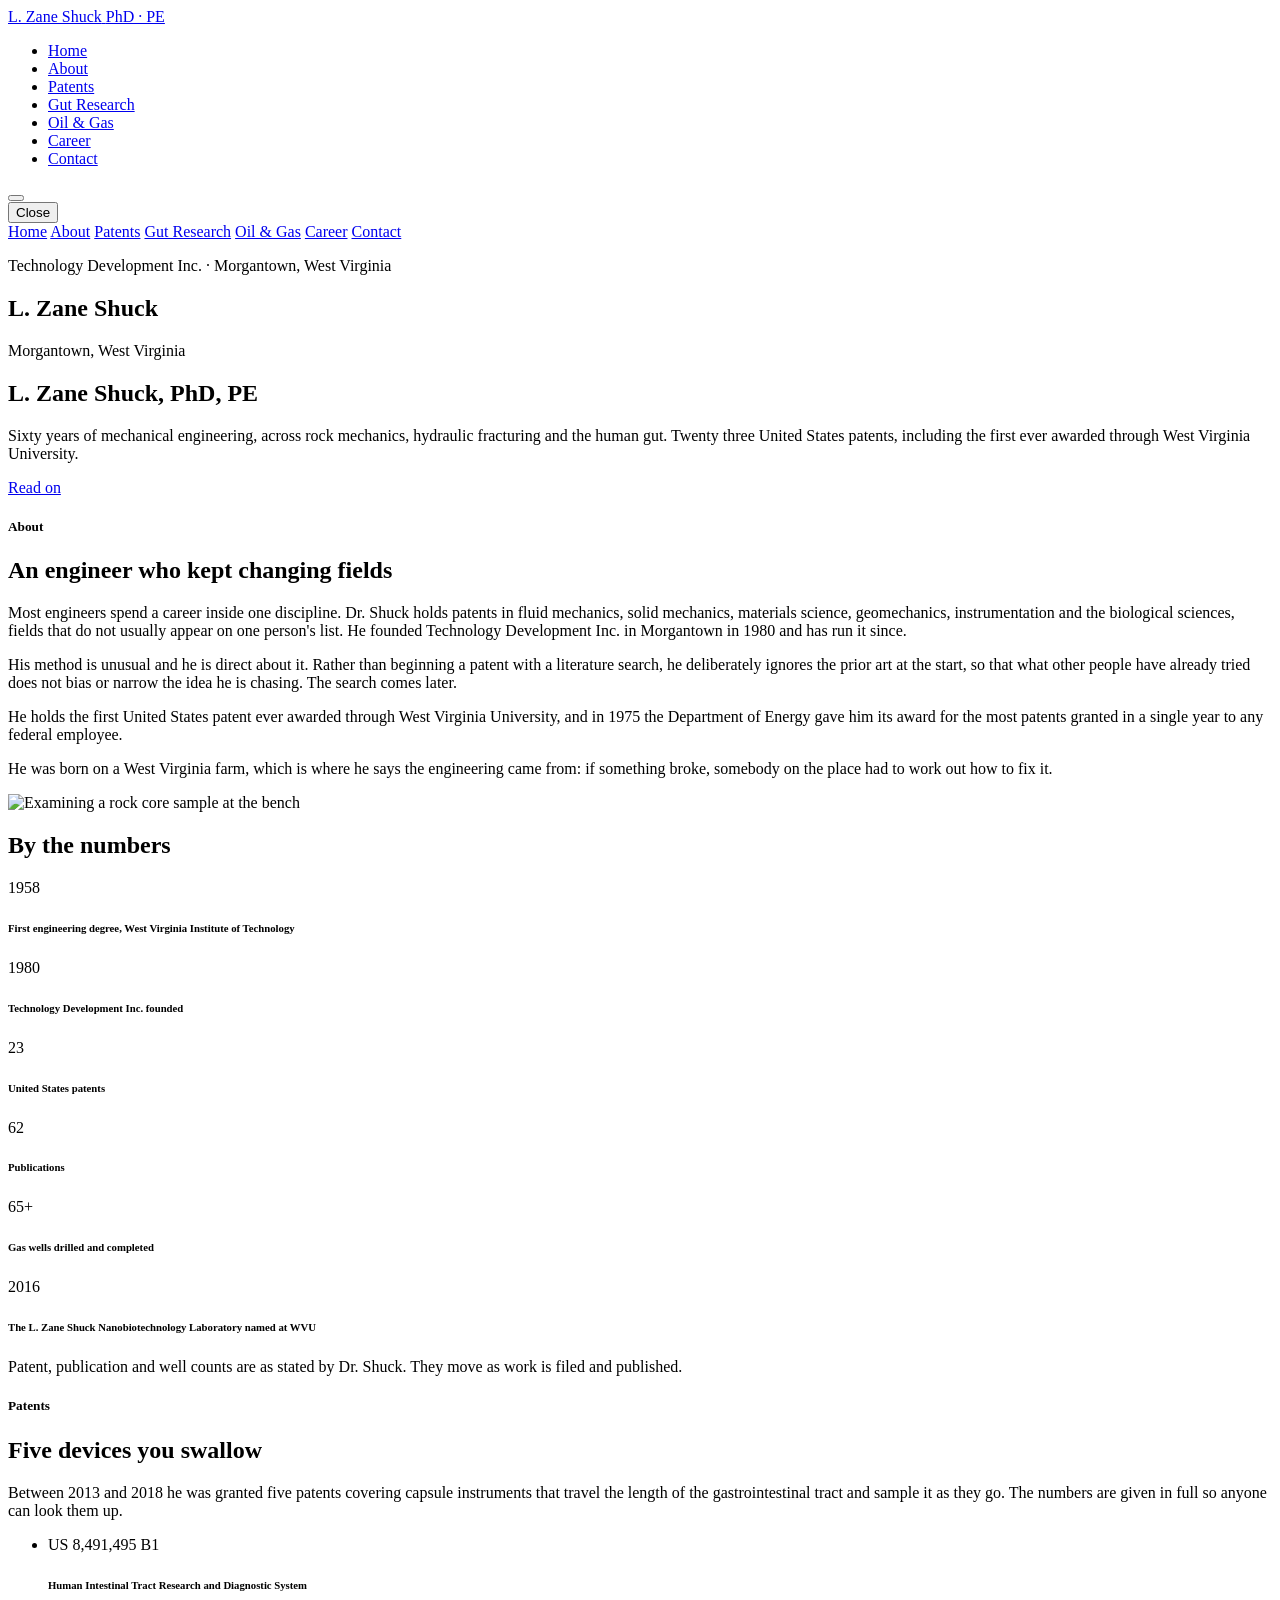
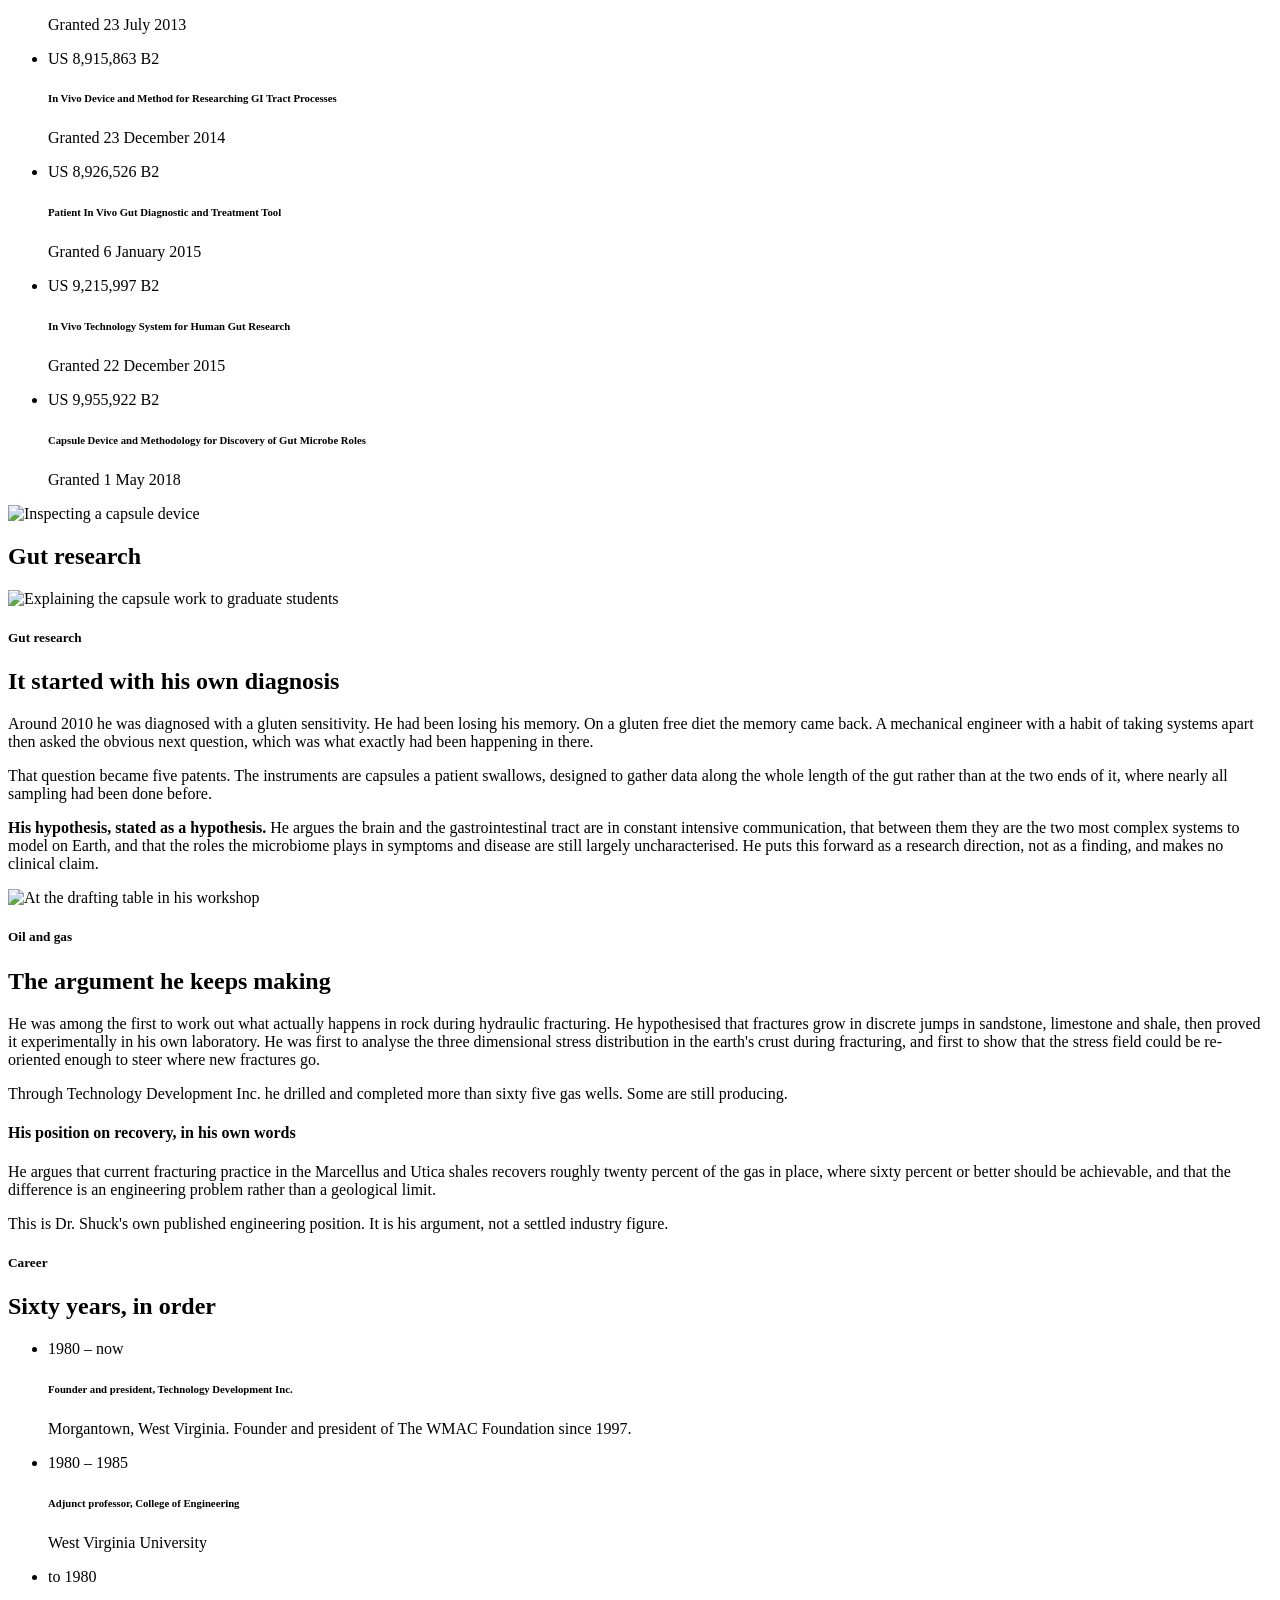
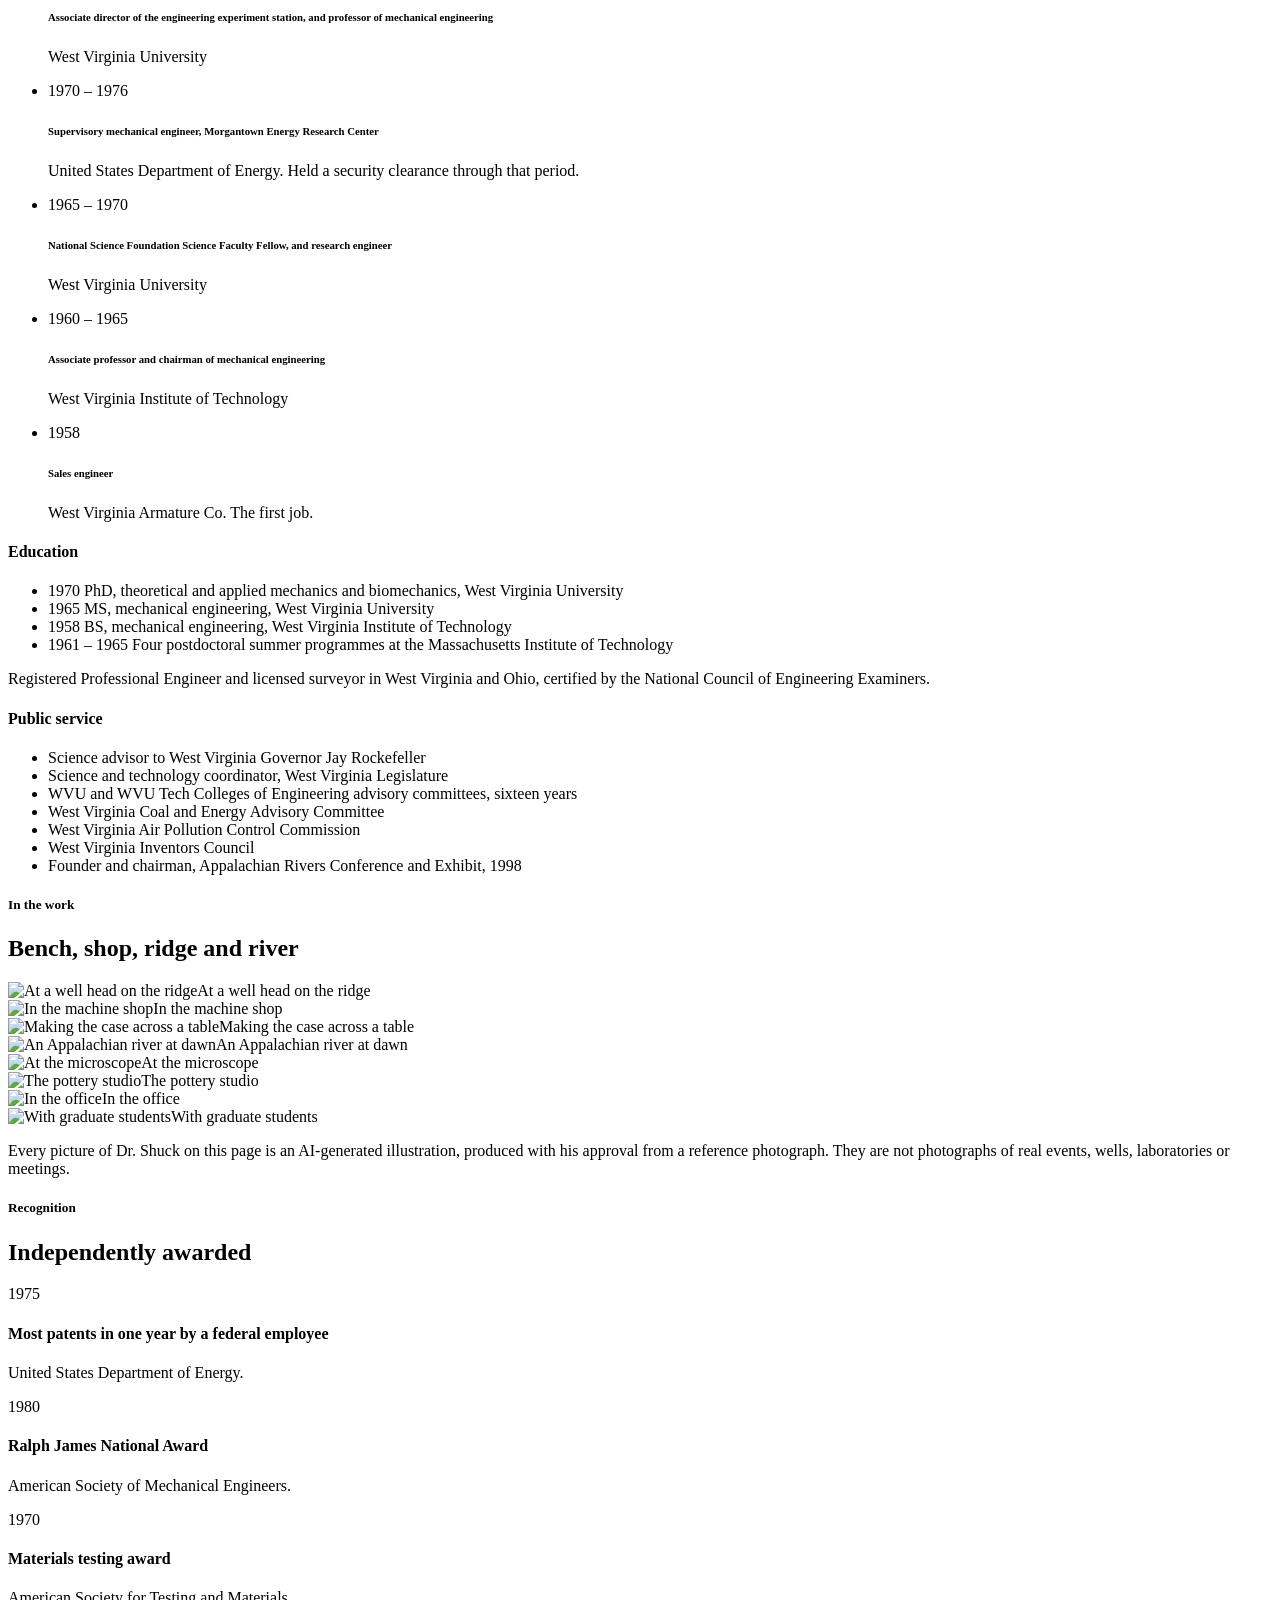
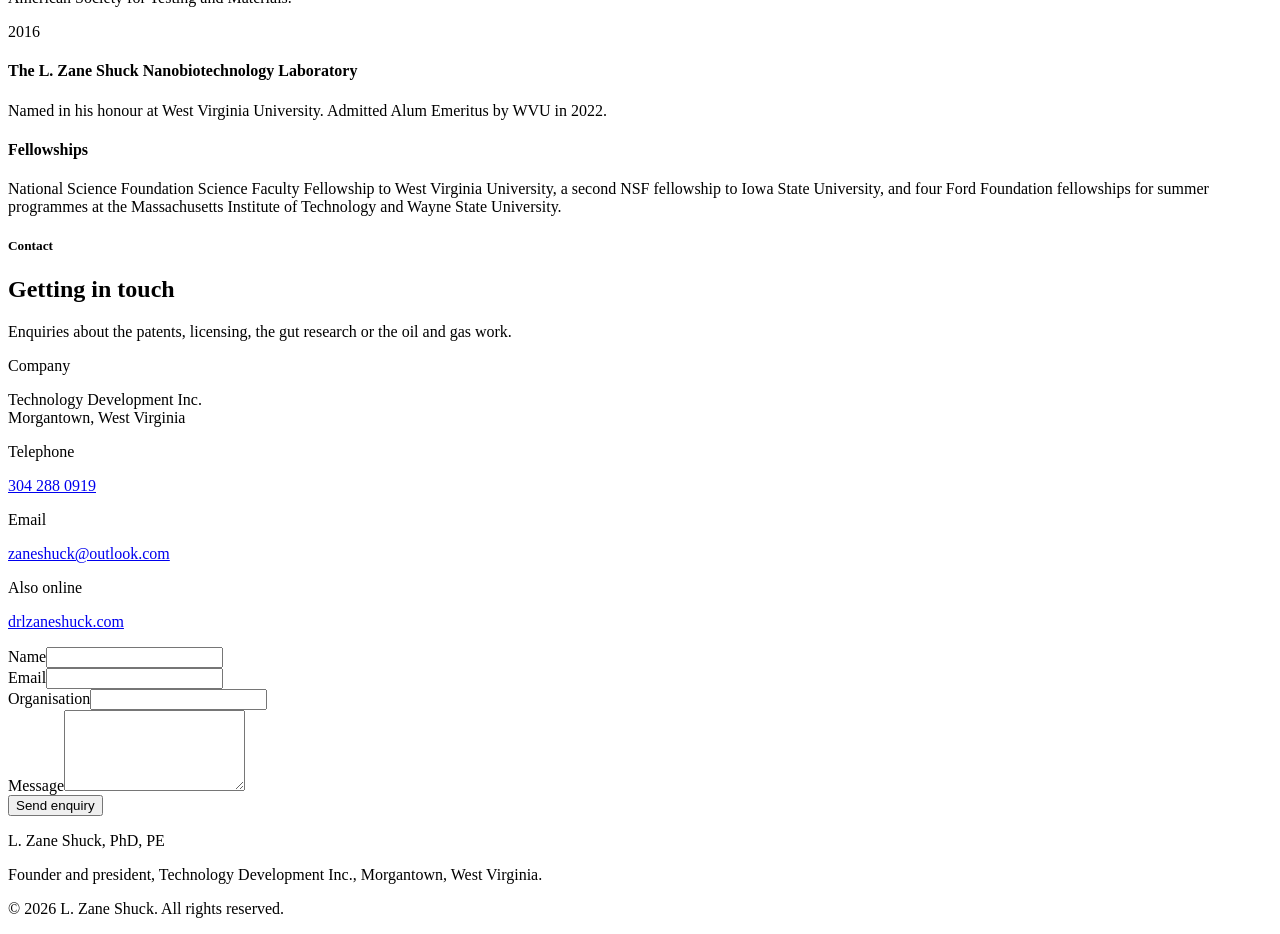
==== index.html @ ebee548c "Add files via upload" ====
<!DOCTYPE html>
<html lang="en">
<head>
<meta charset="utf-8">
<meta content="width=device-width, initial-scale=1, shrink-to-fit=no" name="viewport">
<meta name="description" content="L. Zane Shuck, PhD, PE. Founder and president of Technology Development Inc., Morgantown, West Virginia. Sixty years of mechanical engineering, 23 United States patents, and five swallowable capsule devices for human gut research.">
<meta name="robots" content="noindex,nofollow">
<title>L. Zane Shuck, PhD, PE</title>
<link rel="icon" href="architect-studio/img/favicon.png">
<link rel="stylesheet" href="vendor/css/bundle.min.css">
<link rel="stylesheet" href="architect-studio/css/style.css">
<!-- Site stylesheet. Loads last so it wins the cascade. -->
<link rel="stylesheet" href="architect-studio/css/site.css">
</head>
<body>

<div class="zs-loader" id="zs-loader"><span class="zs-spin"></span></div>

<header>
  <nav class="zs-nav">
    <div class="container">
      <div class="zs-nav-row">
        <a href="#home" class="zs-logo scroll">
          <span class="zs-logo-name">L.&nbsp;Zane&nbsp;Shuck</span>
          <span class="zs-logo-post">PhD &middot; PE</span>
        </a>
        <ul class="zs-menu">
          <li><a class="scroll" href="#home">Home</a></li>
          <li><a class="scroll" href="#about">About</a></li>
          <li><a class="scroll" href="#patents">Patents</a></li>
          <li><a class="scroll" href="#gut">Gut Research</a></li>
          <li><a class="scroll" href="#energy">Oil &amp; Gas</a></li>
          <li><a class="scroll" href="#career">Career</a></li>
          <li><a class="scroll" href="#contact">Contact</a></li>
        </ul>
        <button class="zs-burger" id="zs-burger" aria-label="Open menu"><span></span><span></span><span></span></button>
      </div>
    </div>
  </nav>
  <div class="zs-side" id="zs-side">
    <button class="zs-side-close" id="zs-side-close" aria-label="Close menu">Close</button>
    <nav>
      <a class="scroll" href="#home">Home</a>
      <a class="scroll" href="#about">About</a>
      <a class="scroll" href="#patents">Patents</a>
      <a class="scroll" href="#gut">Gut Research</a>
      <a class="scroll" href="#energy">Oil &amp; Gas</a>
      <a class="scroll" href="#career">Career</a>
      <a class="scroll" href="#contact">Contact</a>
    </nav>
    <p class="zs-side-note">Technology Development Inc. &middot; Morgantown, West Virginia</p>
  </div>
</header>

<!-- Hero -->
<section id="home" class="zs-hero">
  <h2 class="d-none">L. Zane Shuck</h2>
  <div class="zs-hero-bg">
    <div class="zs-hero-inner">
      <div class="container">
        <div class="row">
          <div class="col-lg-7 col-md-9">
            <p class="zs-eyebrow">Morgantown, West Virginia</p>
            <h1 class="zs-h1">L. Zane Shuck, <span>PhD, PE</span></h1>
            <p class="zs-lede">Sixty years of mechanical engineering, across rock mechanics, hydraulic fracturing and the human gut. Twenty three United States patents, including the first ever awarded through West Virginia University.</p>
            <a href="#about" class="scroll zs-btn">Read on</a>
          </div>
        </div>
      </div>
    </div>
  </div>
</section>

<!-- About -->
<section id="about" class="zs-sec">
  <div class="container">
    <div class="row align-items-center">
      <div class="col-lg-6 col-md-12 md-mb-5">
        <div class="zs-title">
          <h5>About</h5>
          <h2>An engineer who kept changing fields</h2>
        </div>
        <p class="zs-body">Most engineers spend a career inside one discipline. Dr. Shuck holds patents in fluid mechanics, solid mechanics, materials science, geomechanics, instrumentation and the biological sciences, fields that do not usually appear on one person's list. He founded Technology Development Inc. in Morgantown in 1980 and has run it since.</p>
        <p class="zs-body">His method is unusual and he is direct about it. Rather than beginning a patent with a literature search, he deliberately ignores the prior art at the start, so that what other people have already tried does not bias or narrow the idea he is chasing. The search comes later.</p>
        <p class="zs-body">He holds the first United States patent ever awarded through West Virginia University, and in 1975 the Department of Energy gave him its award for the most patents granted in a single year to any federal employee.</p>
        <p class="zs-attrib">He was born on a West Virginia farm, which is where he says the engineering came from: if something broke, somebody on the place had to work out how to fix it.</p>
      </div>
      <div class="col-lg-6 col-md-12">
        <div class="zs-figure"><img src="architect-studio/img/core.jpg" alt="Examining a rock core sample at the bench"></div>
      </div>
    </div>
  </div>
</section>

<!-- Numbers -->
<section class="zs-stats">
  <h2 class="d-none">By the numbers</h2>
  <div class="container">
    <div class="row">
      <div class="col-lg-2 col-md-4 col-6 zs-stat"><p class="zs-stat-n">1958</p><h6>First engineering degree, West Virginia Institute of Technology</h6></div>
      <div class="col-lg-2 col-md-4 col-6 zs-stat"><p class="zs-stat-n">1980</p><h6>Technology Development Inc. founded</h6></div>
      <div class="col-lg-2 col-md-4 col-6 zs-stat"><p class="zs-stat-n">23</p><h6>United States patents</h6></div>
      <div class="col-lg-2 col-md-4 col-6 zs-stat"><p class="zs-stat-n">62</p><h6>Publications</h6></div>
      <div class="col-lg-2 col-md-4 col-6 zs-stat"><p class="zs-stat-n">65+</p><h6>Gas wells drilled and completed</h6></div>
      <div class="col-lg-2 col-md-4 col-6 zs-stat"><p class="zs-stat-n">2016</p><h6>The L. Zane Shuck Nanobiotechnology Laboratory named at WVU</h6></div>
    </div>
    <p class="zs-stats-note">Patent, publication and well counts are as stated by Dr. Shuck. They move as work is filed and published.</p>
  </div>
</section>

<!-- Patents -->
<section id="patents" class="zs-sec zs-patents">
  <div class="container">
    <div class="row"><div class="col-lg-9">
      <div class="zs-title">
        <h5>Patents</h5>
        <h2>Five devices you swallow</h2>
        <p>Between 2013 and 2018 he was granted five patents covering capsule instruments that travel the length of the gastrointestinal tract and sample it as they go. The numbers are given in full so anyone can look them up.</p>
      </div>
    </div></div>
    <div class="row align-items-start">
      <div class="col-lg-7 col-md-12 md-mb-5">
        <ul class="zs-pat">
          <li><span class="zs-pat-n">US 8,491,495 B1</span><div><h6>Human Intestinal Tract Research and Diagnostic System</h6><p>Granted 23 July 2013</p></div></li>
          <li><span class="zs-pat-n">US 8,915,863 B2</span><div><h6>In Vivo Device and Method for Researching GI Tract Processes</h6><p>Granted 23 December 2014</p></div></li>
          <li><span class="zs-pat-n">US 8,926,526 B2</span><div><h6>Patient In Vivo Gut Diagnostic and Treatment Tool</h6><p>Granted 6 January 2015</p></div></li>
          <li><span class="zs-pat-n">US 9,215,997 B2</span><div><h6>In Vivo Technology System for Human Gut Research</h6><p>Granted 22 December 2015</p></div></li>
          <li><span class="zs-pat-n">US 9,955,922 B2</span><div><h6>Capsule Device and Methodology for Discovery of Gut Microbe Roles</h6><p>Granted 1 May 2018</p></div></li>
        </ul>
      </div>
      <div class="col-lg-5 col-md-12">
        <div class="zs-figure zs-figure-tall"><img src="architect-studio/img/capsule.jpg" alt="Inspecting a capsule device"></div>
      </div>
    </div>
  </div>
</section>

<!-- Gut research -->
<section id="gut" class="zs-half">
  <h2 class="d-none">Gut research</h2>
  <div class="container-fluid">
    <div class="row align-items-stretch">
      <div class="col-lg-6 col-md-12 p-0 zs-half-img"><img src="architect-studio/img/students.jpg" alt="Explaining the capsule work to graduate students"></div>
      <div class="col-lg-6 col-md-12 p-0 zs-half-panel">
        <div class="zs-half-body">
          <div class="zs-title text-left">
            <h5>Gut research</h5>
            <h2>It started with his own diagnosis</h2>
          </div>
          <p class="zs-body-light">Around 2010 he was diagnosed with a gluten sensitivity. He had been losing his memory. On a gluten free diet the memory came back. A mechanical engineer with a habit of taking systems apart then asked the obvious next question, which was what exactly had been happening in there.</p>
          <p class="zs-body-light">That question became five patents. The instruments are capsules a patient swallows, designed to gather data along the whole length of the gut rather than at the two ends of it, where nearly all sampling had been done before.</p>
          <p class="zs-hypo"><b>His hypothesis, stated as a hypothesis.</b> He argues the brain and the gastrointestinal tract are in constant intensive communication, that between them they are the two most complex systems to model on Earth, and that the roles the microbiome plays in symptoms and disease are still largely uncharacterised. He puts this forward as a research direction, not as a finding, and makes no clinical claim.</p>
        </div>
      </div>
    </div>
  </div>
</section>

<!-- Energy -->
<section id="energy" class="zs-sec zs-energy">
  <div class="container">
    <div class="row align-items-center">
      <div class="col-lg-6 col-md-12 md-mb-5">
        <div class="zs-figure"><img src="architect-studio/img/workshop.jpg" alt="At the drafting table in his workshop"></div>
      </div>
      <div class="col-lg-6 col-md-12">
        <div class="zs-title text-left">
          <h5>Oil and gas</h5>
          <h2>The argument he keeps making</h2>
        </div>
        <p class="zs-body">He was among the first to work out what actually happens in rock during hydraulic fracturing. He hypothesised that fractures grow in discrete jumps in sandstone, limestone and shale, then proved it experimentally in his own laboratory. He was first to analyse the three dimensional stress distribution in the earth's crust during fracturing, and first to show that the stress field could be re-oriented enough to steer where new fractures go.</p>
        <p class="zs-body">Through Technology Development Inc. he drilled and completed more than sixty five gas wells. Some are still producing.</p>
        <div class="zs-claim">
          <h4>His position on recovery, in his own words</h4>
          <p>He argues that current fracturing practice in the Marcellus and Utica shales recovers roughly twenty percent of the gas in place, where sixty percent or better should be achievable, and that the difference is an engineering problem rather than a geological limit.</p>
          <p class="zs-claim-note">This is Dr. Shuck's own published engineering position. It is his argument, not a settled industry figure.</p>
        </div>
      </div>
    </div>
  </div>
</section>

<!-- Career -->
<section id="career" class="zs-sec zs-career">
  <div class="container">
    <div class="row"><div class="col-lg-9">
      <div class="zs-title"><h5>Career</h5><h2>Sixty years, in order</h2></div>
    </div></div>
    <div class="row"><div class="col-12">
      <ul class="zs-time">
        <li><span class="zs-yr">1980 &ndash; now</span><div><h6>Founder and president, Technology Development Inc.</h6><p>Morgantown, West Virginia. Founder and president of The WMAC Foundation since 1997.</p></div></li>
        <li><span class="zs-yr">1980 &ndash; 1985</span><div><h6>Adjunct professor, College of Engineering</h6><p>West Virginia University</p></div></li>
        <li><span class="zs-yr">to 1980</span><div><h6>Associate director of the engineering experiment station, and professor of mechanical engineering</h6><p>West Virginia University</p></div></li>
        <li><span class="zs-yr">1970 &ndash; 1976</span><div><h6>Supervisory mechanical engineer, Morgantown Energy Research Center</h6><p>United States Department of Energy. Held a security clearance through that period.</p></div></li>
        <li><span class="zs-yr">1965 &ndash; 1970</span><div><h6>National Science Foundation Science Faculty Fellow, and research engineer</h6><p>West Virginia University</p></div></li>
        <li><span class="zs-yr">1960 &ndash; 1965</span><div><h6>Associate professor and chairman of mechanical engineering</h6><p>West Virginia Institute of Technology</p></div></li>
        <li><span class="zs-yr">1958</span><div><h6>Sales engineer</h6><p>West Virginia Armature Co. The first job.</p></div></li>
      </ul>
    </div></div>

    <div class="row"><div class="col-12">
      <div class="zs-two">
        <div class="zs-col">
          <h4>Education</h4>
          <ul>
            <li><span class="zs-yr">1970</span> PhD, theoretical and applied mechanics and biomechanics, West Virginia University</li>
            <li><span class="zs-yr">1965</span> MS, mechanical engineering, West Virginia University</li>
            <li><span class="zs-yr">1958</span> BS, mechanical engineering, West Virginia Institute of Technology</li>
            <li><span class="zs-yr">1961 &ndash; 1965</span> Four postdoctoral summer programmes at the Massachusetts Institute of Technology</li>
          </ul>
          <p class="zs-small">Registered Professional Engineer and licensed surveyor in West Virginia and Ohio, certified by the National Council of Engineering Examiners.</p>
        </div>
        <div class="zs-col">
          <h4>Public service</h4>
          <ul>
            <li>Science advisor to West Virginia Governor Jay Rockefeller</li>
            <li>Science and technology coordinator, West Virginia Legislature</li>
            <li>WVU and WVU Tech Colleges of Engineering advisory committees, sixteen years</li>
            <li>West Virginia Coal and Energy Advisory Committee</li>
            <li>West Virginia Air Pollution Control Commission</li>
            <li>West Virginia Inventors Council</li>
            <li>Founder and chairman, Appalachian Rivers Conference and Exhibit, 1998</li>
          </ul>
        </div>
      </div>
    </div></div>
  </div>
</section>

<!-- Gallery -->
<section class="zs-sec zs-gallery-sec">
  <div class="container">
    <div class="row"><div class="col-lg-9">
      <div class="zs-title"><h5>In the work</h5><h2>Bench, shop, ridge and river</h2></div>
    </div></div>
    <div class="row zs-gallery">
      <div class="col-lg-3 col-md-4 col-sm-6 zs-plate"><img src="architect-studio/img/plate-1.jpg" alt="At a well head on the ridge"><span class="zs-plate-cap">At a well head on the ridge</span></div>
      <div class="col-lg-3 col-md-4 col-sm-6 zs-plate"><img src="architect-studio/img/plate-2.jpg" alt="In the machine shop"><span class="zs-plate-cap">In the machine shop</span></div>
      <div class="col-lg-3 col-md-4 col-sm-6 zs-plate"><img src="architect-studio/img/plate-3.jpg" alt="Making the case across a table"><span class="zs-plate-cap">Making the case across a table</span></div>
      <div class="col-lg-3 col-md-4 col-sm-6 zs-plate"><img src="architect-studio/img/plate-4.jpg" alt="An Appalachian river at dawn"><span class="zs-plate-cap">An Appalachian river at dawn</span></div>
      <div class="col-lg-3 col-md-4 col-sm-6 zs-plate"><img src="architect-studio/img/plate-5.jpg" alt="At the microscope"><span class="zs-plate-cap">At the microscope</span></div>
      <div class="col-lg-3 col-md-4 col-sm-6 zs-plate"><img src="architect-studio/img/plate-6.jpg" alt="The pottery studio"><span class="zs-plate-cap">The pottery studio</span></div>
      <div class="col-lg-3 col-md-4 col-sm-6 zs-plate"><img src="architect-studio/img/portrait.jpg" alt="In the office"><span class="zs-plate-cap">In the office</span></div>
      <div class="col-lg-3 col-md-4 col-sm-6 zs-plate"><img src="architect-studio/img/students.jpg" alt="With graduate students"><span class="zs-plate-cap">With graduate students</span></div>
    </div>
    <p class="zs-plate-note">Every picture of Dr. Shuck on this page is an AI-generated illustration, produced with his approval from a reference photograph. They are not photographs of real events, wells, laboratories or meetings.</p>
  </div>
</section>

<!-- Recognition -->
<section class="zs-sec zs-recog">
  <div class="container">
    <div class="row"><div class="col-lg-9">
      <div class="zs-title"><h5>Recognition</h5><h2>Independently awarded</h2></div>
    </div></div>
    <div class="row">
      <div class="col-lg-3 col-md-6 zs-rcol"><div class="zs-rcard"><span class="zs-ryear">1975</span><h4>Most patents in one year by a federal employee</h4><p>United States Department of Energy.</p></div></div>
      <div class="col-lg-3 col-md-6 zs-rcol"><div class="zs-rcard"><span class="zs-ryear">1980</span><h4>Ralph James National Award</h4><p>American Society of Mechanical Engineers.</p></div></div>
      <div class="col-lg-3 col-md-6 zs-rcol"><div class="zs-rcard"><span class="zs-ryear">1970</span><h4>Materials testing award</h4><p>American Society for Testing and Materials.</p></div></div>
      <div class="col-lg-3 col-md-6 zs-rcol"><div class="zs-rcard"><span class="zs-ryear">2016</span><h4>The L. Zane Shuck Nanobiotechnology Laboratory</h4><p>Named in his honour at West Virginia University. Admitted Alum Emeritus by WVU in 2022.</p></div></div>
    </div>
    <div class="row"><div class="col-12">
      <div class="zs-fellow">
        <h4>Fellowships</h4>
        <p>National Science Foundation Science Faculty Fellowship to West Virginia University, a second NSF fellowship to Iowa State University, and four Ford Foundation fellowships for summer programmes at the Massachusetts Institute of Technology and Wayne State University.</p>
      </div>
    </div></div>
  </div>
</section>

<!-- Contact -->
<section id="contact" class="zs-sec zs-contact">
  <div class="container">
    <div class="row"><div class="col-lg-9">
      <div class="zs-title"><h5>Contact</h5><h2>Getting in touch</h2><p>Enquiries about the patents, licensing, the gut research or the oil and gas work.</p></div>
    </div></div>
    <div class="row">
      <div class="col-lg-5 col-md-12 md-mb-5">
        <div class="zs-contact-card">
          <div class="zs-ci"><span class="zs-ci-label">Company</span><p>Technology Development Inc.<br>Morgantown, West Virginia</p></div>
          <div class="zs-ci"><span class="zs-ci-label">Telephone</span><p><a href="tel:+13042880919">304&nbsp;288&nbsp;0919</a></p></div>
          <div class="zs-ci"><span class="zs-ci-label">Email</span><p><a href="mailto:zaneshuck@outlook.com">zaneshuck@outlook.com</a></p></div>
          <div class="zs-ci"><span class="zs-ci-label">Also online</span><p><a href="https://www.drlzaneshuck.com" target="_blank" rel="noopener">drlzaneshuck.com</a></p></div>
        </div>
      </div>
      <div class="col-lg-7 col-md-12">
        <!-- The form posts to FormSubmit, addressed to the email he gave on his order
             form. FormSubmit requires the recipient to click a one-time activation
             link on the first submission. Until that is clicked the endpoint holds
             rather than delivers. Confirm activation before announcing the site. -->
        <form class="zs-form" action="https://formsubmit.co/lzaneshuck@gmail.com" method="POST">
          <input type="hidden" name="_subject" value="Enquiry from zane-shuck site">
          <input type="hidden" name="_captcha" value="false">
          <input type="hidden" name="_template" value="table">
          <input type="text" name="_honey" style="display:none">
          <div class="row">
            <div class="col-md-6"><label for="zs-name">Name</label><input id="zs-name" type="text" name="name" required></div>
            <div class="col-md-6"><label for="zs-email">Email</label><input id="zs-email" type="email" name="email" required></div>
            <div class="col-md-12"><label for="zs-org">Organisation</label><input id="zs-org" type="text" name="organisation"></div>
            <div class="col-md-12"><label for="zs-msg">Message</label><textarea id="zs-msg" name="message" rows="5" required></textarea></div>
            <div class="col-md-12"><button type="submit" class="zs-btn zs-btn-solid">Send enquiry</button></div>
          </div>
        </form>
      </div>
    </div>
  </div>
</section>

<footer class="zs-footer">
  <div class="container">
    <div class="row align-items-center">
      <div class="col-md-8">
        <p class="zs-foot-name">L. Zane Shuck, PhD, PE</p>
        <p class="zs-foot-note">Founder and president, Technology Development Inc., Morgantown, West Virginia.</p>
      </div>
      <div class="col-md-4 text-md-right">
        <p class="zs-foot-note">&copy; <span id="zs-year">2026</span> L. Zane Shuck. All rights reserved.</p>
      </div>
    </div>
  </div>
</footer>

<script src="vendor/js/bundle.min.js"></script>
<script src="architect-studio/js/site.js"></script>
</body>
</html>
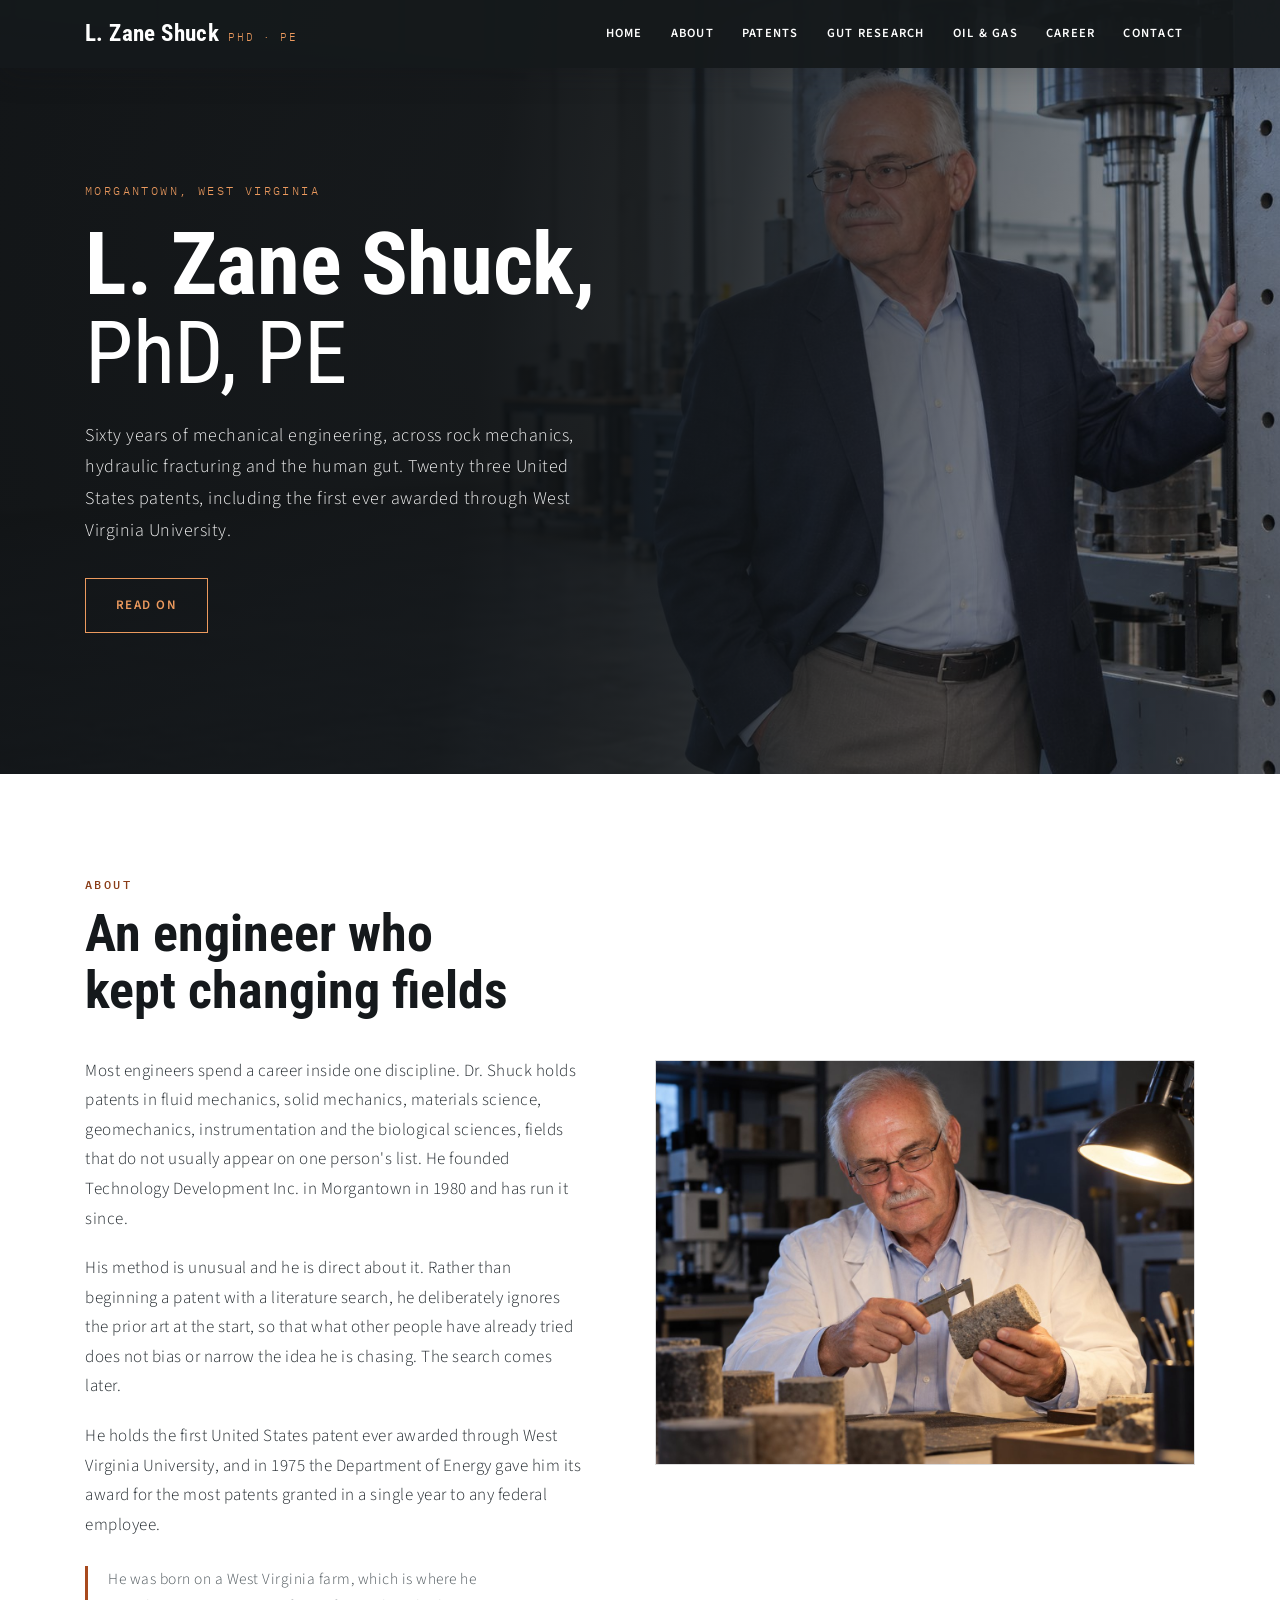
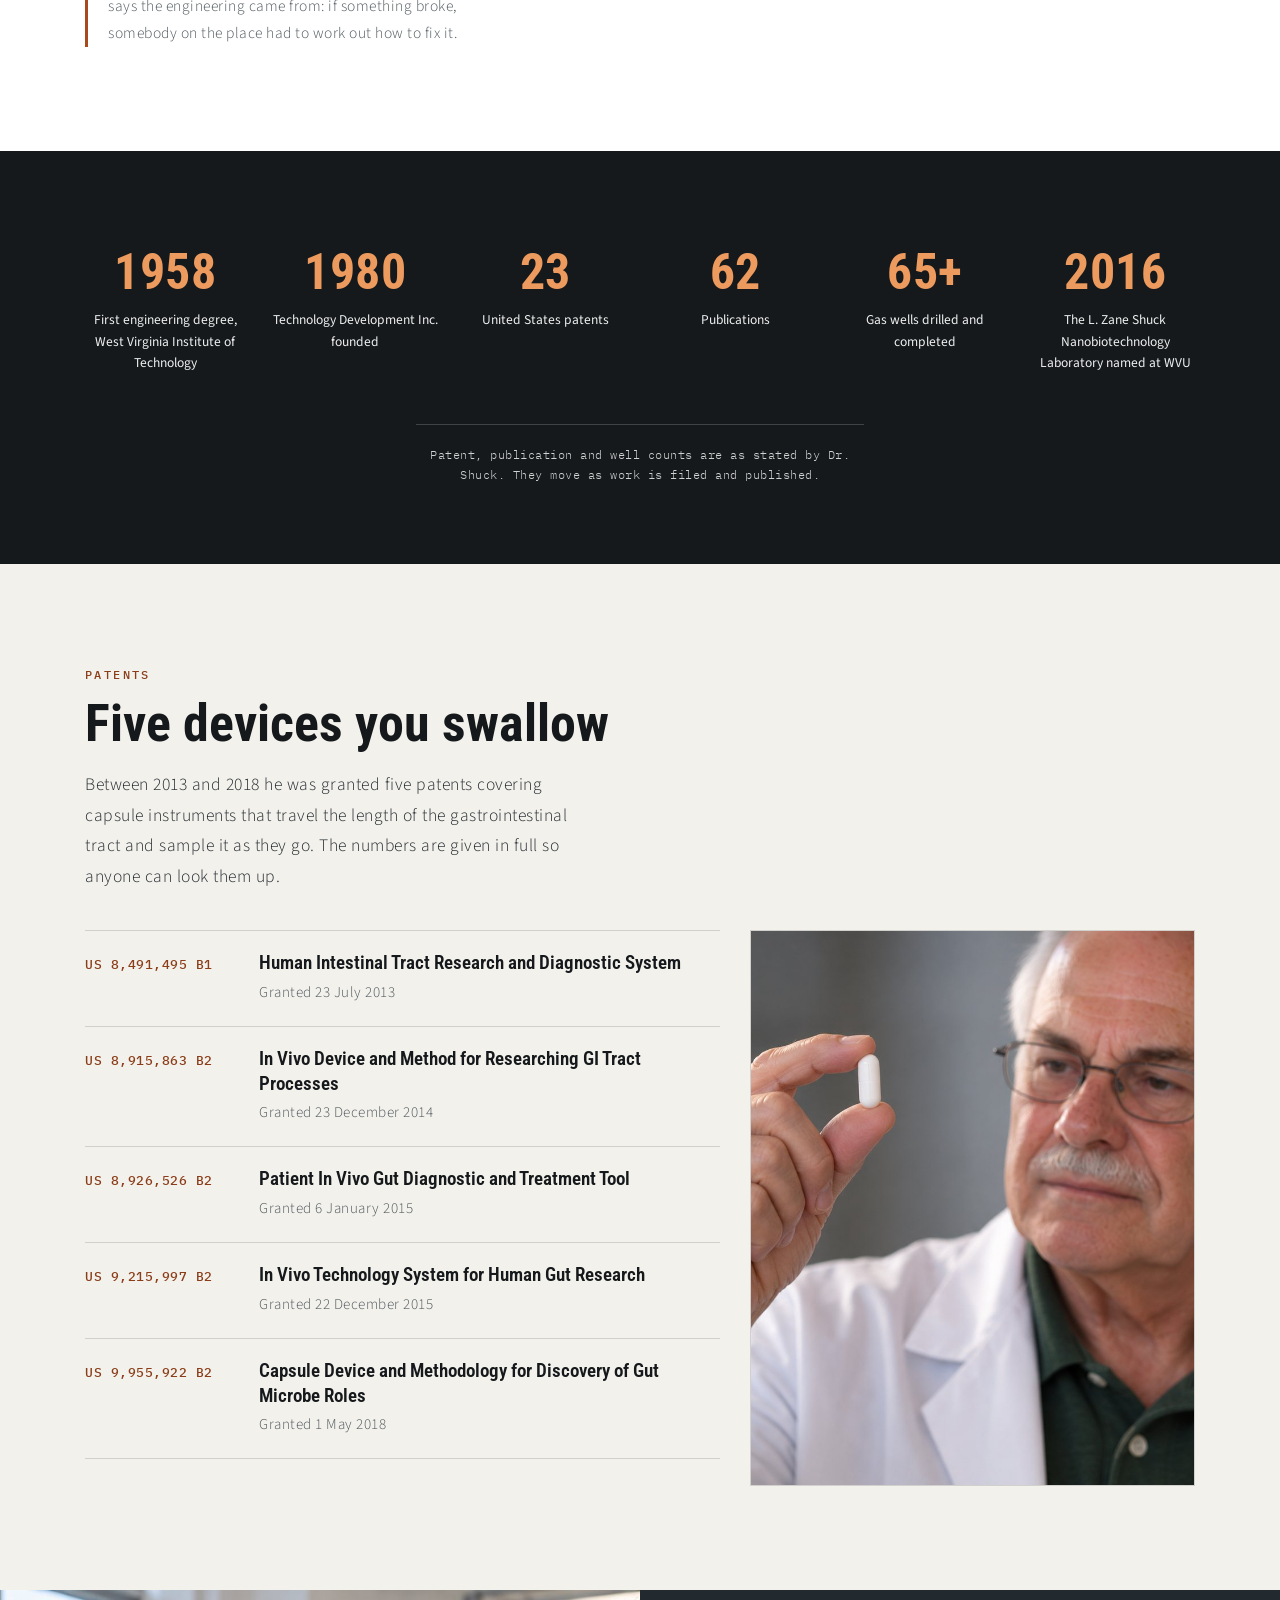
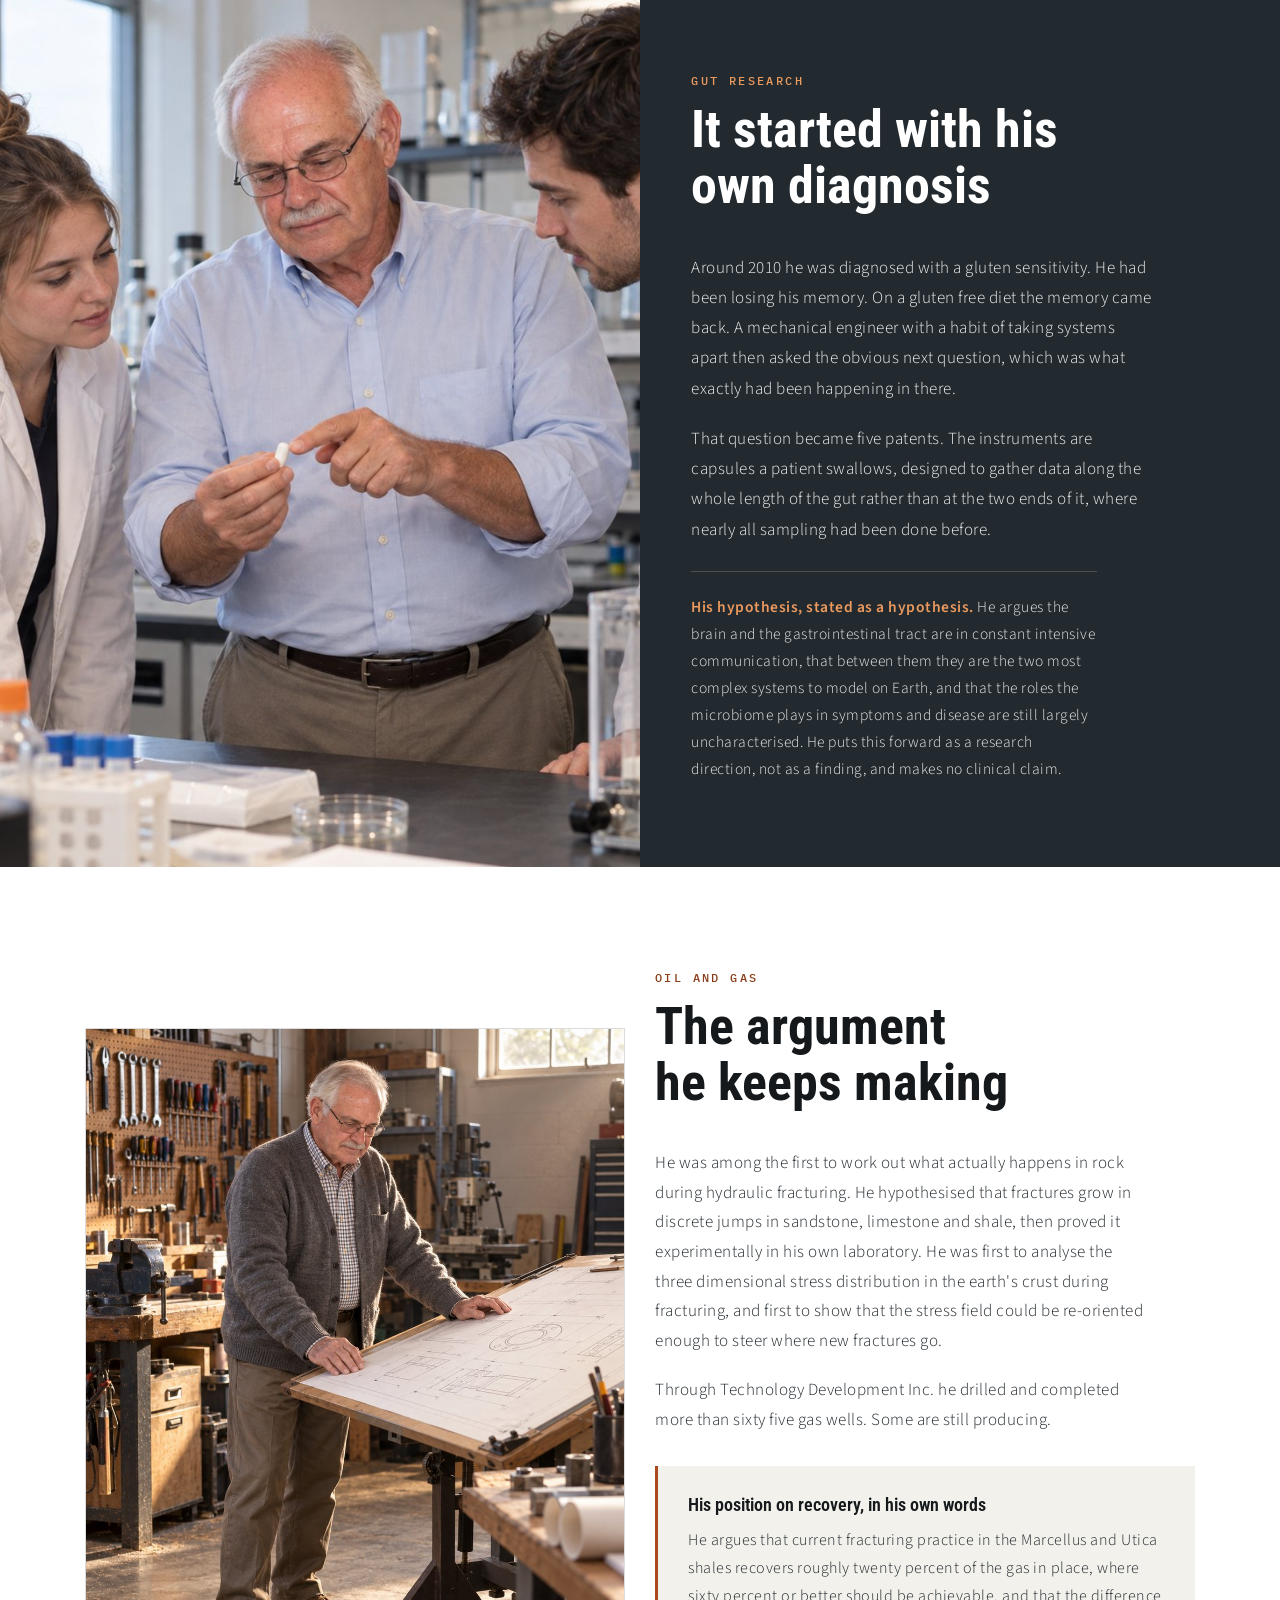
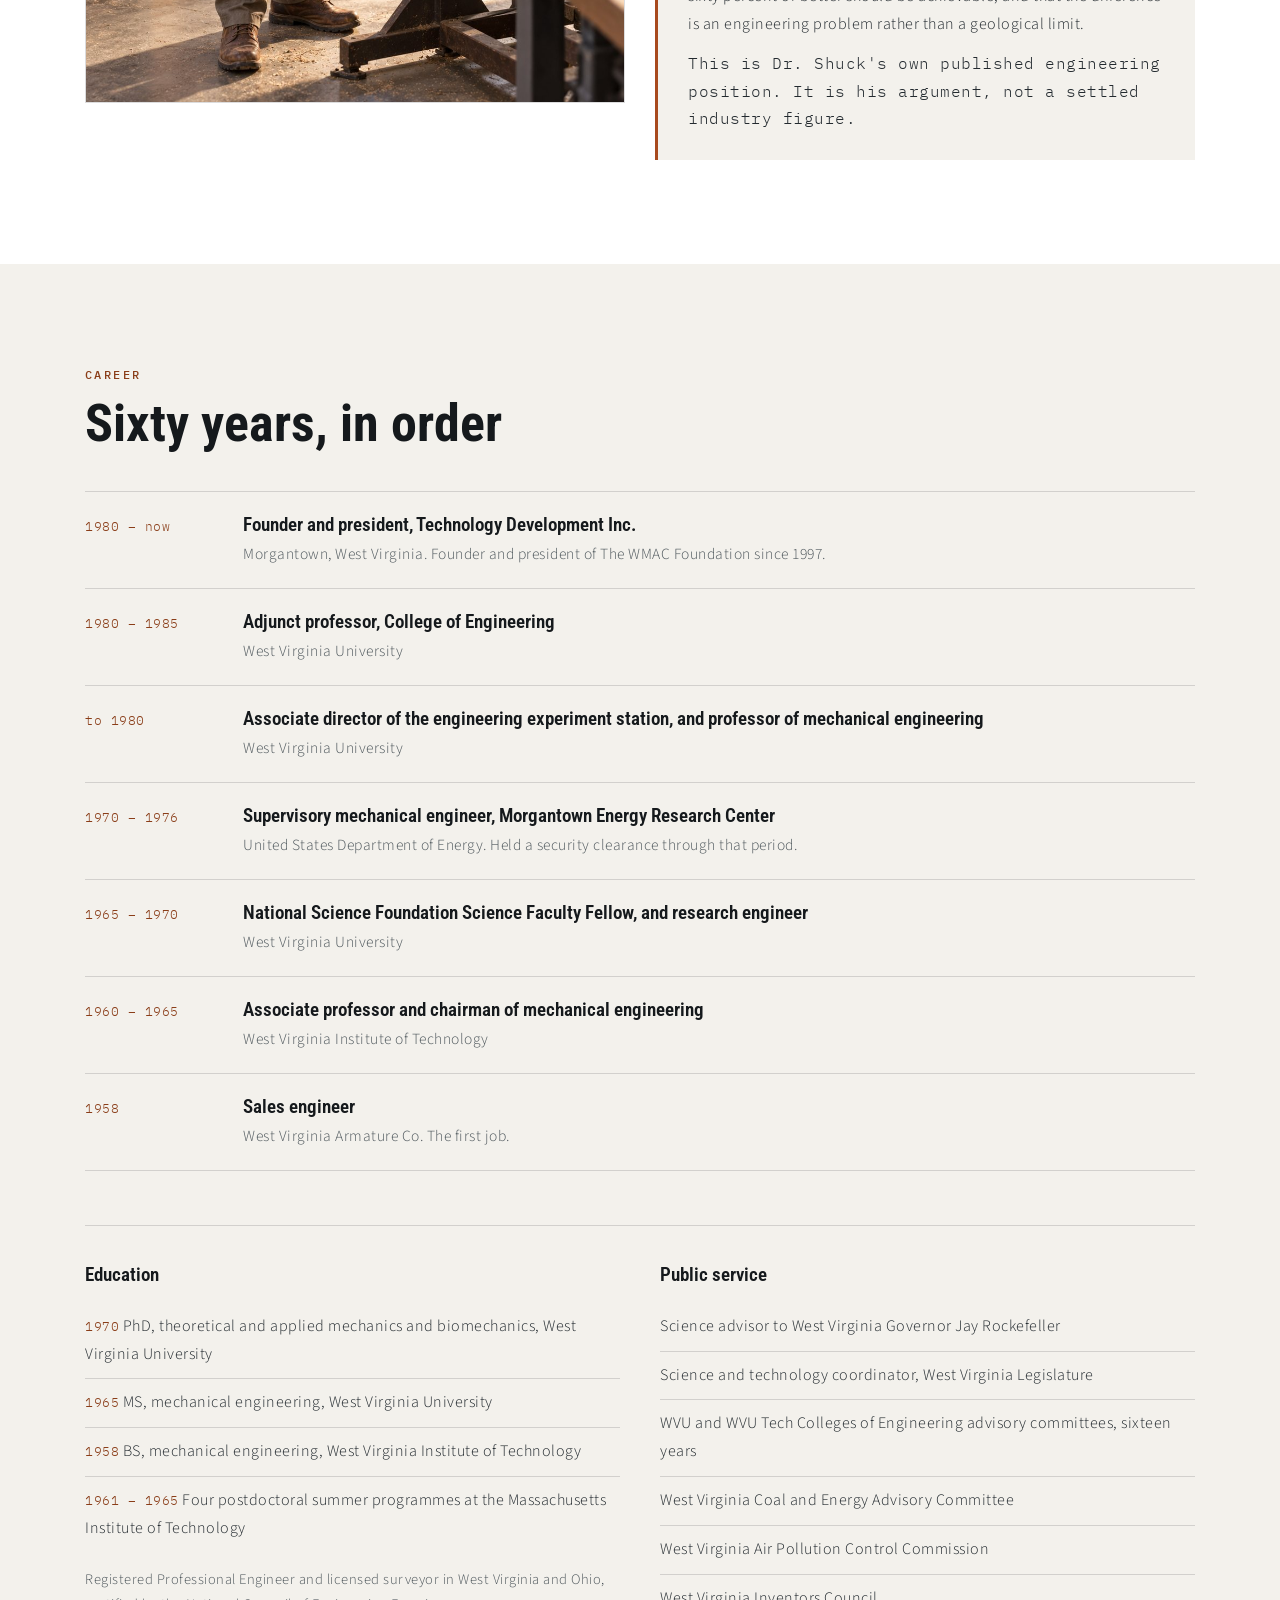
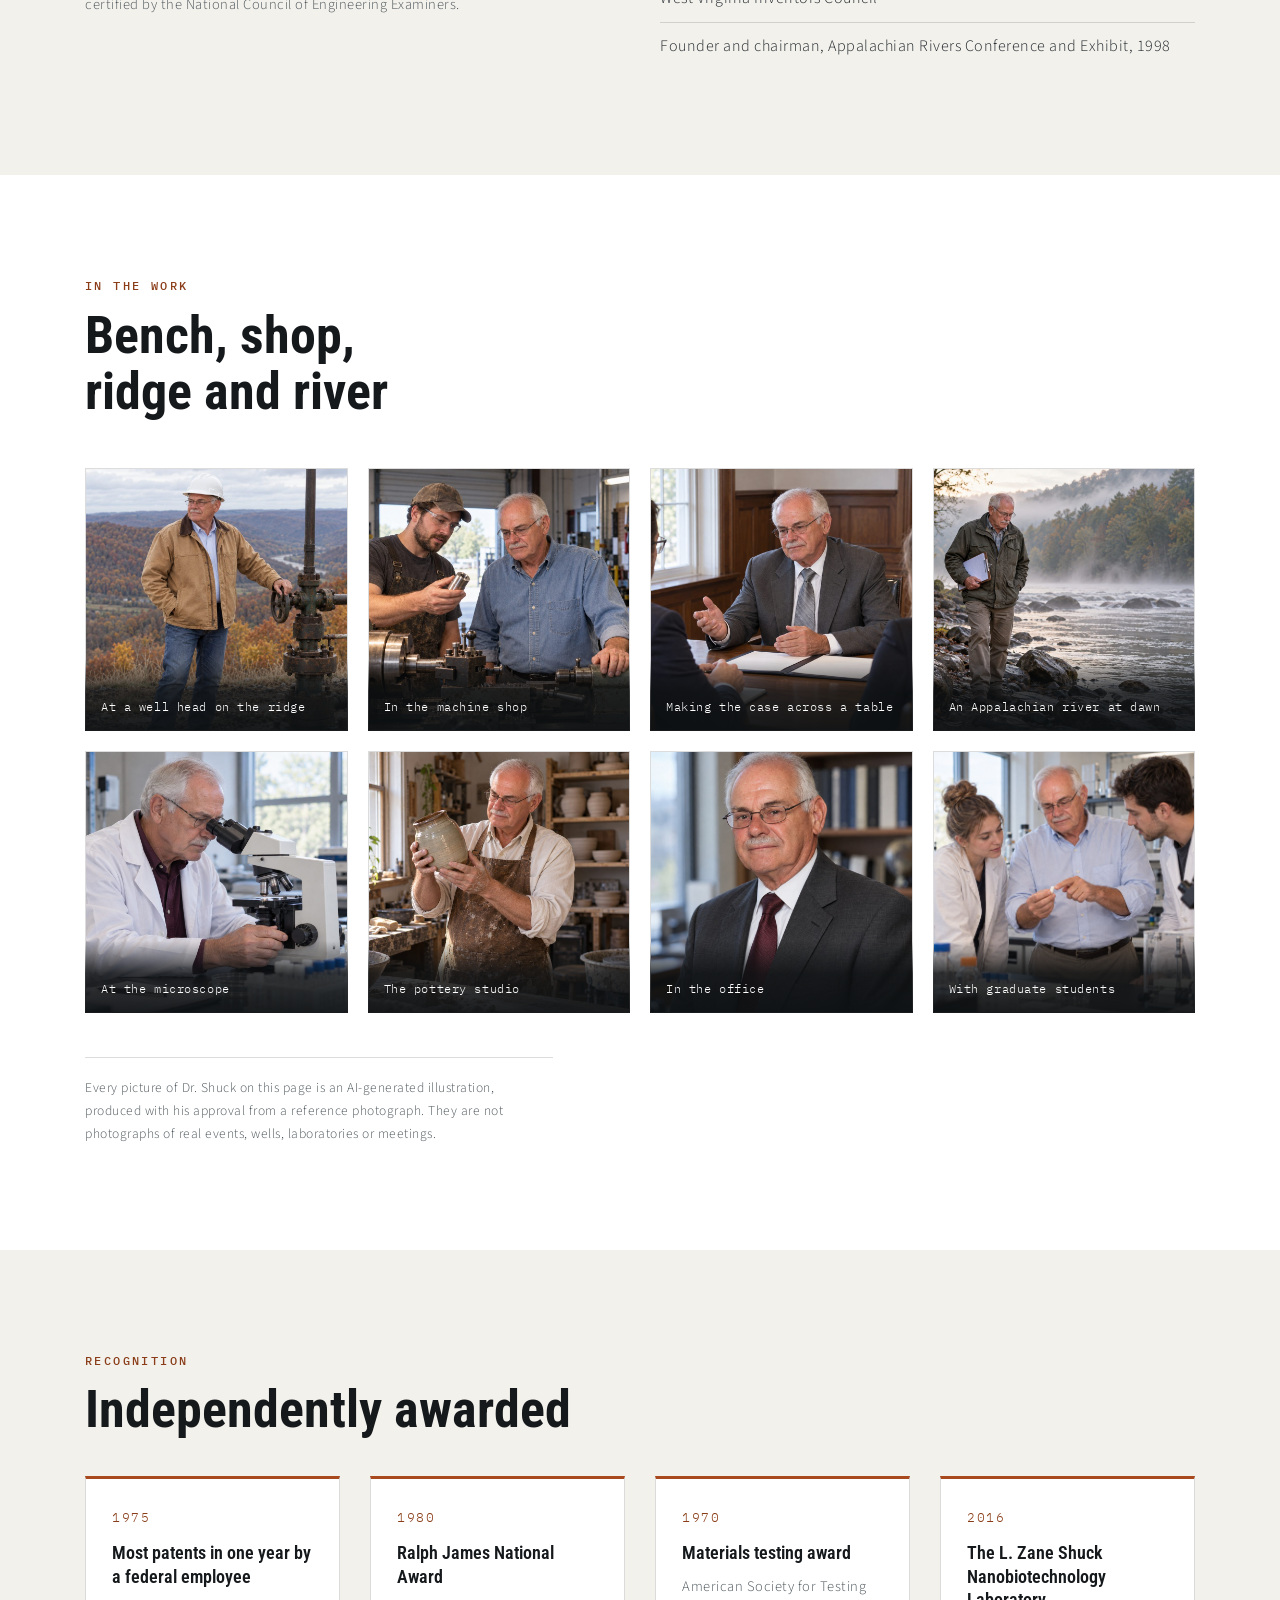
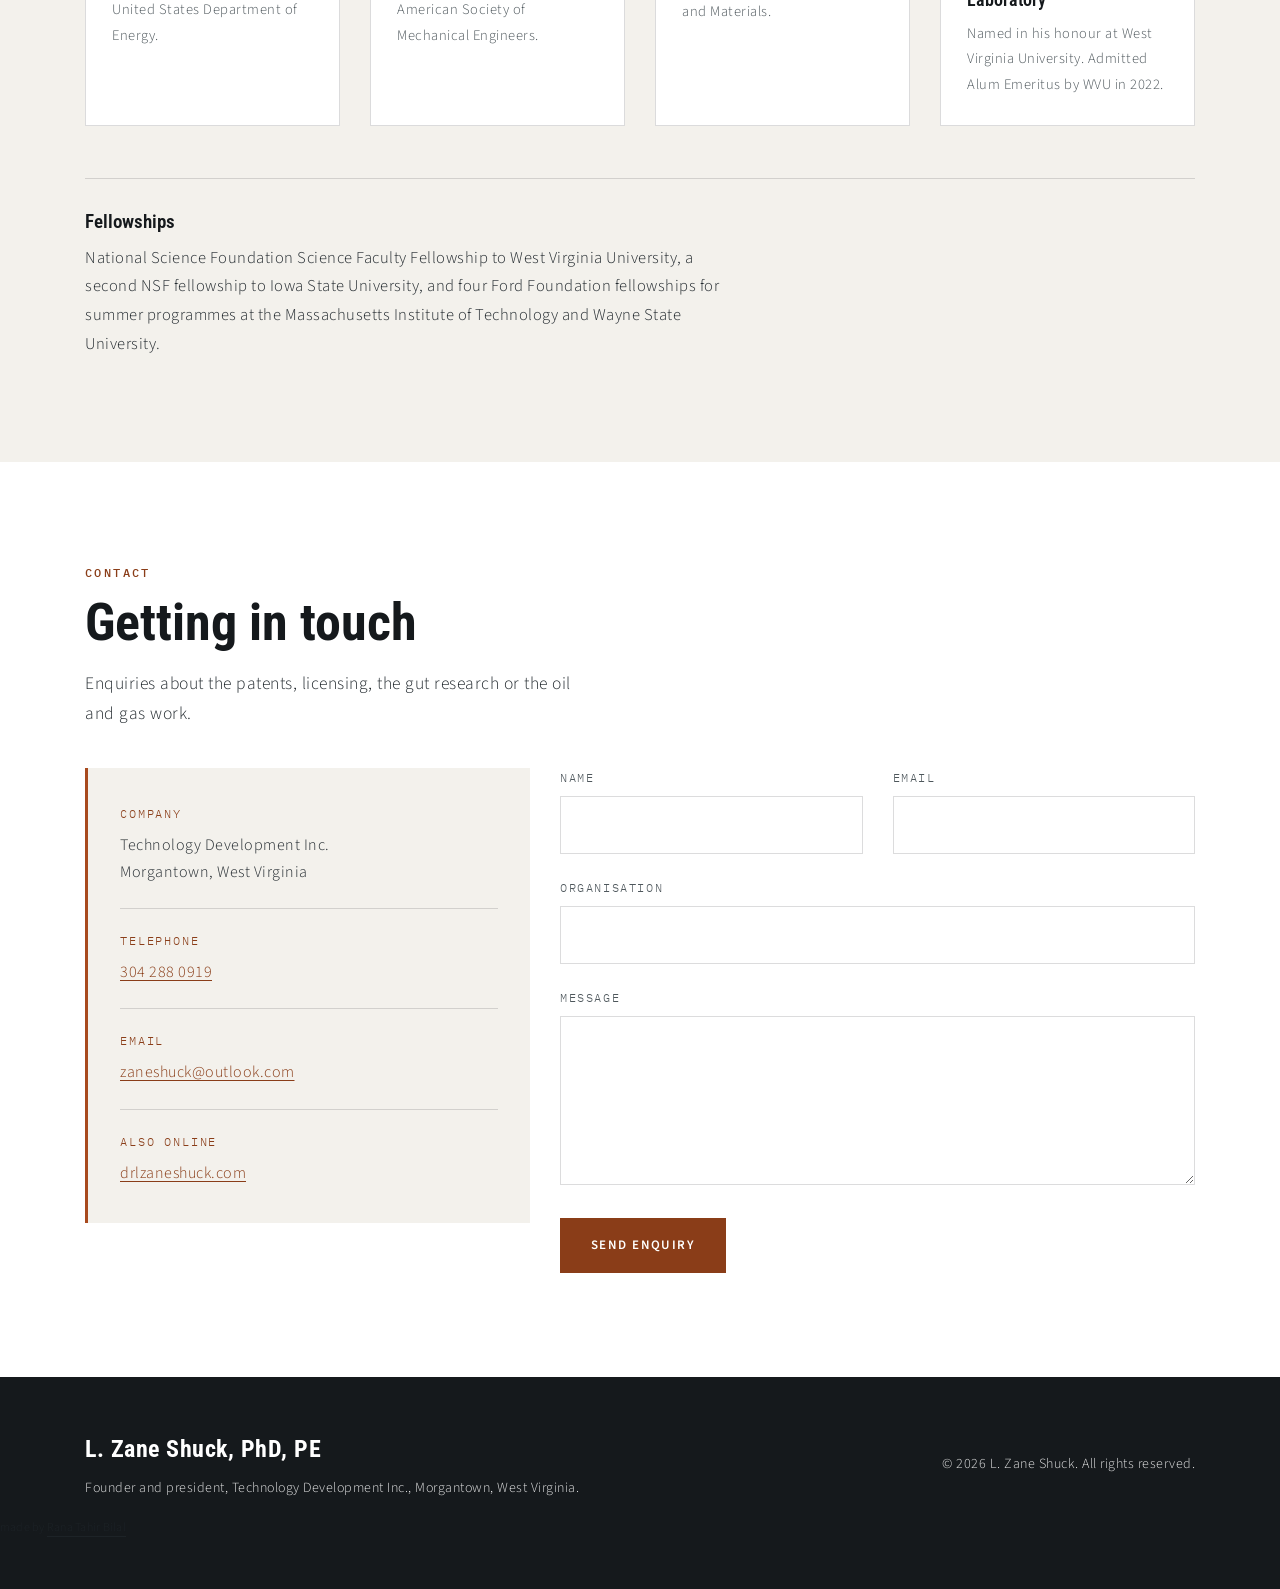
==== commit 2e547a9f: "Add files via upload" ====
--- a/index.html
+++ b/index.html
@@ -318,6 +318,8 @@
       </div>
     </div>
   </div>
+
+<p style="margin:18px 0 0;font-size:12px;line-height:1.5;opacity:.6;letter-spacing:.02em">made by <a href="https://ranatahirbilal.com" rel="nofollow noopener" target="_blank" style="color:inherit;text-decoration:none;border-bottom:1px solid currentColor">Rana Tahir Bilal</a></p>
 </footer>
 
 <script src="vendor/js/bundle.min.js"></script>
--- a/architect-studio/css/style.css
+++ b/architect-studio/css/style.css
@@ -0,0 +1,2577 @@
+/* ===================================
+    About
+====================================== */
+
+/*
+    Theme Name: MegaOne
+    Theme URI:
+    Author: Themes Industry
+    Author URI:
+    Description: One Page Parallax Template
+    Tags: one page, multipurpose, parallax, creative, html5
+
+ */
+
+/* ===================================
+    Table of Content
+====================================== */
+
+
+/*  - Fonts
+    - General
+    - Fonts
+    - Social Icon Hover
+    - Header And Navigation
+    - Slider
+    - About
+    - Team
+    - Portfolio
+    - Price
+    - Parallax
+    - Testimonial
+    - Client
+    - Blog
+    - Contact
+    - Map
+    - Footer
+    - Loader
+    - Media Queries   */
+
+
+/* ===================================
+    Google font
+====================================== */
+
+@import url('https://fonts.googleapis.com/css?family=Roboto:300,300i,500&display=swap');
+@import url('https://fonts.googleapis.com/css?family=Oswald:300,500,700&display=swap');
+
+
+/* ===================================
+    Scrollbar
+====================================== */
+
+::-webkit-scrollbar {
+    width: 8px;
+}
+::-webkit-scrollbar-track {
+    width: 12px;
+    background:white;
+    border-left: 0 solid white;
+    border-right: 0 solid white;
+}
+::-webkit-scrollbar-thumb {
+    background: #ffc107;
+    width: 0;
+    height: 25%;
+    transition: .5s ease;
+    cursor: pointer;
+}
+/* ===================================
+    General
+====================================== */
+body{
+    position: relative;
+}
+
+body {font-family: 'Roboto', sans-serif; font-size: 16px;color: #2b2b2b;font-weight:300;line-height:25px;width: 100%; overflow-x: hidden}
+.h1, .h2, .h3, .h4, .h5, .h6, h1, h2, h3, h4, h5, h6 {line-height: 1.2; font-weight: 500; font-family: 'Roboto', sans-serif;margin-bottom: 0}
+a, *::before, *::after, img, span, input, button, .navbar, .fixedmenu, .tp-bullet, .owl-dot, .owl-prev, .owl-next {transition: ease-in-out 0.2s;-webkit-transition: ease-in-out 0.2s;-moz-transition: ease-in-out 0.2s;-ms-transition: ease-in-out 0.2s;-o-transition: ease-in-out 0.2s;}
+section,.section-padding {position: relative;overflow: hidden;}
+a {color:inherit;text-decoration: none;}
+.btn.focus, .btn:focus{-webkit-box-shadow: none;box-shadow: none;}
+p:last-child{margin-bottom: 0 !important;}
+.fa, .far, .fas{display: inline;}
+a:active, a:hover{color: #fed51b;}
+.hidden{display: none;}
+ul{margin-bottom: 0;}
+ul{margin-bottom: 0;}
+
+/* transition none */
+.no-transition *{transition-timing-function:initial; -moz-transition-timing-function:initial; -webkit-transition-timing-function:initial; -o-transition-timing-function:initial; -ms-transition-timing-function:initial; transition-duration: 0s; -moz-transition-duration: 0s; -webkit-transition-duration: 0s; -o-transition-duration: 0s; -ms-transition-duration: 0s;}
+
+/* overlay */
+.bg-overlay{position: absolute;top: 0;left: 0;width: 100%;height: 100%;}
+
+/* opacity */
+.opacity-3{opacity: .3;}
+.opacity-4{opacity: .4;}
+.opacity-5{opacity: .5;}
+.opacity-6{opacity: .6;}
+.opacity-7{opacity: .7;}
+.opacity-8{opacity: .8;}
+.opacity-9{opacity: .9;}
+
+/* button */
+.btn {-webkit-appearance: initial; overflow: hidden;position: -webkit-sticky;position: sticky; z-index: 2; display:inline-block; font-size: 17px; border:2px solid transparent; letter-spacing: .5px; line-height: inherit; border-radius: 0; text-transform:capitalize; width: auto;font-family: 'Roboto', sans-serif; font-weight: 500; -webkit-transition: all .5s ease;-o-transition: all .5s ease !important;transition: all .5s ease !important;}
+/* button size */
+
+
+/*Max Width*/
+.parallax-disable{
+    background-repeat: no-repeat !important;
+    background-size: cover !important;
+    background-position: center center !important;
+}
+.position-relative{
+    position: relative;
+}
+.left-overlay{
+    position: absolute;
+    left: 0;
+    right: 60%;
+    top: 0;
+    bottom: 0;
+}
+.right-overlay{
+    position: absolute;
+    left: 50%;
+    right: 0;
+    top: 0;
+    bottom: 0;
+}
+/*icon text bover */
+.facebook-text-hvr:hover{color:#4267B2 !important;}
+.twitter-text-hvr:hover{color:#1DA1F2 !important;}
+.instagram-text-hvr:hover{color: #fc9c2c !important;}
+.linkedin-text-hvr:hover{color:#0077B5 !important;}
+.pinterest-text-hvr:hover{color:#BD081C !important;}
+.google-text-hvr:hover{color:#DB4437 !important;}
+.youtube-text-hvr:hover{color: #e30f0f !important;}
+
+/* ===================================
+      Custom css
+  ==================================== */
+/* transition none */
+.no-transition *{transition-timing-function:initial; -moz-transition-timing-function:initial; -webkit-transition-timing-function:initial; -o-transition-timing-function:initial; -ms-transition-timing-function:initial; transition-duration: 0s; -moz-transition-duration: 0s; -webkit-transition-duration: 0s; -o-transition-duration: 0s; -ms-transition-duration: 0s;}
+
+.color-lines .row{
+    height: 25px;
+}
+.color-line-overlay{
+    position: absolute;
+    right: 0;
+    top:0;
+    height: 25px;
+    left: 50%;
+    background-color: #202020;
+}
+.bg-color{
+    background-color: #202020;
+}
+.padding-top{
+    padding-top: 120px;
+}
+.padding-bottom{
+    padding-bottom: 120px;
+ }
+.form-control:focus {
+    box-shadow: none;
+}
+.heading{
+    color: #FFFFFF;
+    font-family: Oswald, sans-serif;
+    font-size: 60px;
+    font-weight: 700;
+    margin-bottom: 50px;
+}
+
+.text{
+    color: #FFFFFF;
+    font-family: Roboto, sans-serif;
+    font-size: 16px;
+    font-weight: 300;
+}
+.text-black{
+    color: #202020;
+}
+.text-yellow{
+    color: #fed51b !important;
+}
+.heading span{
+    display: block;
+}
+.white-trans-btn{
+    border: solid 1px #FFFFFF;
+    color: #FFFFFF;
+    font-weight: 400;
+    padding: 8px 35px;
+    background-color: transparent;
+    transition: .5s ease;
+    font-size: 14px;
+    font-family: Roboto, sans-serif;
+}
+.white-trans-btn:hover{
+    background-color: #FFFFFF;
+    color: #202020;
+}
+
+.yellow-btn{
+    border: solid 1px #fed51b;
+    color: #202020;
+    font-weight: 400;
+    padding: 8px 35px;
+    background-color: #fed51b;
+    font-size: 14px;
+    font-family: Roboto, sans-serif;
+
+    border-radius: 0.5em;
+    text-transform: uppercase;
+    letter-spacing: 0.1em;
+    text-align: center;
+    position: relative;
+    overflow: hidden;
+    z-index: 1;
+    transition: .8s ease;
+    text-decoration: none;
+    cursor: pointer;
+}
+.yellow-btn:hover{
+    border:solid 1px #202020;
+    color: #FFFFFF;
+}
+.yellow-btn span {
+    cursor: pointer;
+    position: absolute;
+    width: 25%;
+    height: 100%;
+    background-color: #202020;
+    transform: translateY(150%);
+    border-radius: 50%;
+    transition: 0.5s;
+    z-index: -1;
+}
+
+.white-trans-btn{
+    border: solid 1px #ffffff;
+    color: #ffffff;
+    font-weight: 400;
+    padding: 8px 35px;
+    background-color: transparent;
+    font-size: 14px;
+    font-family: Roboto, sans-serif;
+
+    border-radius: 0.5em;
+    text-transform: uppercase;
+    letter-spacing: 0.1em;
+    text-align: center;
+    position: relative;
+    overflow: hidden;
+    z-index: 1;
+    transition: .8s ease;
+    text-decoration: none;
+    cursor: pointer;
+}
+.white-trans-btn:hover{
+    border:solid 1px #fed51b;
+    background-color: transparent;
+    color: #FFFFFF;
+}
+.white-trans-btn span {
+    cursor: pointer;
+    position: absolute;
+    width: 25%;
+    height: 100%;
+    background-color: #fed51b;
+    transform: translateY(150%);
+    border-radius: 50%;
+    transition: 0.5s;
+    z-index: -1;
+}
+
+.black-btn{
+    border: solid 1px #202020;
+    color: #FFFFFF;
+    font-weight: 400;
+    padding: 8px 35px;
+    background-color: #202020;
+    font-size: 14px;
+    font-family: Roboto, sans-serif;
+
+    border-radius: 0.5em;
+    letter-spacing: 0.1em;
+    text-align: center;
+    position: relative;
+    overflow: hidden;
+    z-index: 1;
+    transition: .8s ease;
+    text-decoration: none;
+    cursor: pointer;
+}
+.black-btn:hover{
+    border:solid 1px #fed51b;
+    color: #FFFFFF;
+}
+.black-btn span {
+    position: absolute;
+    width: 25%;
+    height: 100%;
+    background-color: #fed51b;
+    transform: translateY(150%);
+    border-radius: 50%;
+    transition: 0.5s;
+    z-index: -1;
+}
+
+.anim-btn {
+    border: 1px solid #202020;
+    border-radius: 0.5em;
+    text-transform: uppercase;
+    letter-spacing: 0.1em;
+    text-align: center;
+    position: relative;
+    overflow: hidden;
+    z-index: 1;
+    background-color: transparent;
+    color: #202020;
+    font-size: 13px;
+    padding: 10px 30px 10px 30px;
+    transition: .8s ease;
+    font-family: 'Roboto', sans-serif;
+    font-weight: 500;
+    text-decoration: none;
+}
+.anim-btn:hover{
+    border:solid 1px #202020;
+}
+.anim-btn span {
+    position: absolute;
+    width: 25%;
+    height: 100%;
+    background-color: #202020;
+    transform: translateY(150%);
+    border-radius: 50%;
+    transition: 0.5s;
+    z-index: -1;
+}
+
+.anim-btn:hover {
+    color: #ffffff;
+}
+
+.anim-btn:hover span ,.black-btn:hover span,.yellow-btn:hover span,.white-trans-btn:hover span{
+    transform: translateY(0) scale(3.12);
+}
+
+.anim-btn span:nth-child(1) ,.black-btn span:nth-child(1) ,.yellow-btn span:nth-child(1),.white-trans-btn:hover span:nth-child(1) {
+    left: calc((1 - 1) * 25%);
+    transition-delay: calc((1 - 1) * 0.1s);
+}
+
+.anim-btn span:nth-child(2)  ,.black-btn span:nth-child(2) ,.yellow-btn span:nth-child(2),.white-trans-btn:hover span:nth-child(2){
+    left: calc((2 - 1) * 25%);
+    transition-delay: calc((2 - 1) * 0.1s);
+}
+
+.anim-btn span:nth-child(3) ,.black-btn span:nth-child(3),.yellow-btn span:nth-child(3),.white-trans-btn:hover span:nth-child(3){
+    left: calc((3 - 1) * 25%);
+    transition-delay: calc((3 - 1) * 0.1s);
+}
+
+.anim-btn span:nth-child(4) ,.black-btn span:nth-child(4) ,.yellow-btn span:nth-child(4),.white-trans-btn:hover span:nth-child(4) {
+    left: calc((4 - 1) * 25%);
+    transition-delay: calc((4 - 1) * 0.1s);
+}
+.anim-btn span:nth-child(5) ,.black-btn span:nth-child(5) ,.yellow-btn span:nth-child(5),.white-trans-btn:hover span:nth-child(5){
+    left: calc((5 - 1) * 25%);
+    transition-delay: calc((5 - 1) * 0.1s);
+}
+
+/* ===================================
+    Cursor
+====================================== */
+
+.magic{
+    display: none !important;
+}
+.aimated-cursor {
+    position: absolute;
+    left: 0;
+    display: none;
+    top: 0;
+    width: 30px;
+    height: 30px;
+    pointer-events: none;
+    z-index: 10000;
+    -webkit-transition: opacity 0.2s ease-in-out 0.5s;
+    -o-transition: opacity 0.2s ease-in-out 0.5s;
+    transition: opacity 0.2s ease-in-out 0.5s;
+}
+
+.cursor-light:hover ~ .aimated-cursor{
+    display: inline-block;
+    z-index: 9999999;
+}
+.cursor {
+    position: fixed;
+    -webkit-transform: translate(-50%, -50%);
+    -ms-transform: translate(-50%, -50%);
+    transform: translate(-50%, -50%);
+    width: 30px;
+    height: 30px;
+    border: 2px solid rgb(32, 32, 32);
+    /*border: 2px solid rgb(0, 0, 0);*/
+    border-radius: 50%;
+    pointer-events: none;
+    opacity: 1;
+    -webkit-box-sizing: border-box;
+    box-sizing: border-box;
+    z-index: 999999999;
+}
+
+
+
+/*slider social*/
+
+.slider-social{
+    position: absolute;
+    left: 6%;
+    top: 50%;
+    transform: translateY(-50%);
+    z-index: 11;
+}
+.side-nav-menu .slider-social {
+    right: auto;
+}
+.slider-social li{
+
+    list-style: none;
+}
+
+.slider-social a {
+    /*display: block;*/
+    color: #202020;
+    width: 40px;
+    height: 40px;
+    text-align: center;
+    display: flex;
+    justify-content: center;
+    align-items: center;
+    line-height: 30px;
+    border-radius: 50px;
+    font-size: 18px;
+    margin-bottom: 5px;
+    border: 1px solid transparent;
+    -webkit-transition: background-color .2s ease-in-out;
+    -moz-transition: background-color .2s ease-in-out;
+    -o-transition: background-color .2s ease-in-out;
+    transition: background-color .2s ease-in-out;
+}
+
+
+
+
+/* ===================================
+        Header
+   ====================================== */
+
+/*main navigation*/
+header .simple-nav-logo{
+    /*background-color: #202020;*/
+    /*padding: 35px 10px 40px 10px;*/
+    margin-right: 0;
+    text-align: center;
+    /*position: relative;*/
+    /*z-index: 111;*/
+}
+header .fixed-nav-logo{
+    display: none;
+}
+header .navbar-brand img{
+    max-width: 80%;
+}
+header .main-navigation{
+    padding-top: 30px;
+    padding-bottom: 30px;
+}
+header .main-navigation .navbar{
+    padding: 0;
+}
+header .main-navigation nav .navbar-nav .nav-item{
+    display: inline-block;
+    margin-left: 20px;
+}
+header .main-navigation nav .navbar-nav .nav-item .nav-link{
+    padding-top: 0;
+    color: #202020;
+    font-family: Oswald, sans-serif;
+    font-size: 16px;
+    font-weight: 500;
+    transition: .5s ease;
+}
+header .main-navigation nav .navbar-nav .nav-item .nav-link span{
+    font-weight: 300;
+    font-size: 36px;
+    display: inline-block;
+    color: #202020;
+    opacity: .3;
+}
+header .main-navigation nav .navbar-nav .nav-item .nav-link span.num-nav{
+    min-width: 20px;
+}
+header .main-navigation nav .navbar-nav .nav-item .nav-link span:last-child{
+    margin-right: 5px;
+}
+header .main-navigation nav .navbar-nav .nav-item .nav-link:hover{
+    /*color: #fed51b;*/
+}
+header .main-navigation nav .navbar-nav .nav-item .nav-link.active span{
+    color: #fed51b;
+    opacity: 1;
+}
+
+
+/* ===================================
+         header appear css
+====================================== */
+.header-appear{
+    position: fixed;
+    left: 0;
+    right: 0;
+    top:0;
+    z-index: 1111;
+    background-color: #FFFFFF;
+    -webkit-animation-name: animationFade;
+    animation-name: animationFade;
+    -webkit-animation-duration: 1s;
+    animation-duration: 1s;
+    -webkit-animation-fill-mode: both;
+    animation-fill-mode: both;
+    -webkit-box-shadow: 0 10px 10px -10px rgba(0, 0, 0, 0.35);
+    box-shadow: 0 10px 10px -10px rgba(0, 0, 0, 0.35);
+}
+.header-appear .upper-nav{
+    display: none;
+}
+.header-appear .color-lines .color-line-overlay{
+    left: 0;
+    background-color: #fed51b;
+}
+.header-appear .color-lines .bg-color{
+    background-color: #fed51b;
+}
+.header-appear .main-navigation{
+    padding-top: 20px;
+    padding-bottom: 10px;
+}
+.header-appear .simple-nav-logo{
+    display: none;
+}
+.header-appear .fixed-nav-logo{
+    display: block;
+    transform: translateY(-3px);
+}
+.header-appear .fixed-nav-logo img{
+    width: 30%;
+}
+.header-appear .main-navigation .simple-navbar{
+    display: flex;
+    justify-content: flex-end;
+    align-items: center;
+}
+.header-appear .fixed-nav-links{
+    display: block;
+}
+.header-appear .fixed-nav-links{
+    display: inline-block;
+    transform: translateY(-5px);
+    margin-left: 25px;
+}
+.header-appear .sidemenu_btn{
+    top:55px
+}
+
+@-webkit-keyframes animationFade {
+    from {
+        opacity: 0;
+        -webkit-transform: translate3d(0, -100%, 0);
+        transform: translate3d(0, -100%, 0);
+    }
+    to {
+        opacity: 1;
+        -webkit-transform: none;
+        transform: none;
+    }
+}
+@keyframes animationFade {
+    from {
+        opacity: 0;
+        -webkit-transform: translate3d(0, -100%, 0);
+        transform: translate3d(0, -100%, 0);
+    }
+    to {
+        opacity: 1;
+        -webkit-transform: none;
+        transform: none;
+    }
+}
+
+/* ===================================
+    Side Menu
+====================================== */
+.side-menu .bg-overlay{
+    background: rgba(32, 32, 32, 0.9);
+}
+.side-menu {
+    width: 100%;
+    position: fixed;
+    right: 0;
+    top: 0;
+    bottom: 0;
+    /*background: rgba(247, 28, 82, 0.6);*/
+    background-image: url("../img/side-menu.jpg");
+    background-size: cover;
+    background-position: center;
+    z-index: 2032;
+    height: 100%;
+    -webkit-transform: translate3d(0, 100%, 0);
+    transform: translate3d(0, 100%, 0);
+    -webkit-transition: -webkit-transform .5s ease;
+    transition: -webkit-transform .5s ease;
+    -o-transition: -o-transform .5s ease;
+    -o-transition: transform .5s ease;
+    transition: transform .5s ease;
+    -webkit-transition:transform .5s ease;
+    overflow: hidden;
+}
+.side-menu-opacity{
+    opacity:0;
+}
+.side-menu.left {
+    left: 0; right: auto;
+    -webkit-transform: translate3d(-100%, 0, 0);
+    transform: translate3d(-100%, 0, 0);
+}
+.side-menu.before-side {
+    width: 280px;
+}
+.side-menu.side-menu-active,
+.side-menu.before-side{
+    -webkit-transform: translate3d(0, 0, 0);
+    transform: translate3d(0, 0, 0);
+}
+.pul-menu .side-menu.side-menu-active {
+    visibility: visible; opacity: 1;
+}
+.side-menu .navbar-brand {
+    margin: 0 0 2.5rem 0;
+}
+
+/*Side overlay*/
+#close_side_menu {
+    position: fixed;
+    top: 0;
+    left: 0;
+    width: 100%;
+    height: 100%;
+    background-color: #202020;
+    -webkit-transition: opacity 300ms cubic-bezier(0.895, 0.03, 0.685, 0.22);
+    -o-transition: opacity 300ms cubic-bezier(0.895, 0.03, 0.685, 0.22);
+    transition: opacity 300ms cubic-bezier(0.895, 0.03, 0.685, 0.22);
+    display: none;
+    z-index: 1031;
+    opacity: 0.4;
+}
+
+/*side clode btn*/
+ .side-menu .btn-close {
+    height: 33px;
+    width: 33px;
+    display: inline-block;
+    text-align: center;
+    position: absolute;
+    top: 73px;
+    right: 50px;
+    cursor: pointer;
+}
+.header-appear ~ .side-menu .btn-close {
+    top:55px;
+}
+.side-menu.before-side .btn-close{
+    display: none;
+}
+.side-menu .btn-close::before, .side-menu .btn-close::after {
+    position: absolute;
+    left: 16px;
+    content: ' ';
+    height: 24px;
+    width: 2px;
+    background: #fff;
+    top: 5px;
+}
+.side-menu .btn-close:before {
+    -webkit-transform: rotate(45deg);
+    -ms-transform: rotate(45deg);
+    transform: rotate(45deg);
+}
+.side-menu .btn-close:after {
+    -webkit-transform: rotate(-45deg);
+    -ms-transform: rotate(-45deg);
+    transform: rotate(-45deg);
+}
+
+/*side open btn*/
+
+.sidemenu_btn {
+    -webkit-transition: all .3s linear;
+    -o-transition: all .3s linear;
+    transition: all .3s linear;
+    width: 36px;
+    padding: 6px;
+    margin-right: 1rem;
+    margin-top: .4rem;
+    position: absolute;
+    right: 30px;
+    top: 73px;
+    display: inline-block;
+}
+.sidemenu_btn span {
+    height: 2px;
+    width: 100%;
+    background: #202020;
+    display: block;
+    margin: auto;
+    transition: .5s ease;
+}
+.sidemenu_btn:hover span{
+    background: #fed51b;
+}
+.sidemenu_btn:hover span:first-child,.sidemenu_btn:hover span:last-child{
+    width: 70%;
+}
+
+.sidemenu_btn span:nth-child(2) {
+    margin: 4px 0;
+}
+
+.side-menu .inner-wrapper {
+    padding: 3.5rem 5rem;
+    height: 100%;
+    position: relative;
+    overflow-y: auto;
+    display: -webkit-box;
+    display: -ms-flexbox;
+    display: flex;
+    -webkit-box-align: center;
+    -ms-flex-align: center;
+    align-items: center;
+    text-align: left;
+    -ms-flex-wrap: wrap;
+    flex-wrap: wrap;
+}
+.pul-menu.pushwrap .side-menu .inner-wrapper{
+    padding: 3.5rem 2.5rem;
+}
+.side-menu .side-nav {
+    margin-bottom: 30px;
+    display: block;
+}
+.side-nav .navbar-nav .nav-item{
+    display: block;
+    margin: 3px 0;
+    padding: 0 !important;
+    opacity: 0;
+    -webkit-transition: all 0.8s ease 500ms;
+    -o-transition: all 0.8s ease 500ms;
+    transition: all 0.8s ease 500ms;
+
+    -webkit-transform: translateY(30px);
+    -ms-transform: translateY(30px);
+    transform: translateY(30px);
+}
+.side-nav .navbar-nav .nav-item:first-child {
+    -webkit-transition-delay: .1s;
+    -o-transition-delay: .1s;
+    transition-delay: .1s;
+}
+.side-nav .navbar-nav .nav-item:nth-child(2){
+    -webkit-transition-delay: .2s;
+    -o-transition-delay: .2s;
+    transition-delay: .2s;
+}
+.side-nav .navbar-nav .nav-item:nth-child(3) {
+    -webkit-transition-delay: .3s;
+    -o-transition-delay: .3s;
+    transition-delay: .3s;
+}
+.side-nav .navbar-nav .nav-item:nth-child(4) {
+    -webkit-transition-delay: .4s;
+    -o-transition-delay: .4s;
+    transition-delay: .4s;
+}
+.side-nav .navbar-nav .nav-item:nth-child(5) {
+    -webkit-transition-delay: .5s;
+    -o-transition-delay: .5s;
+    transition-delay: .5s;
+}
+.side-nav .navbar-nav .nav-item:nth-child(6) {
+    -webkit-transition-delay: .6s;
+    -o-transition-delay: .6s;
+    transition-delay: .6s;
+}
+.side-nav .navbar-nav .nav-item:nth-child(7) {
+    -webkit-transition-delay: .7s;
+    -o-transition-delay: .7s;
+    transition-delay: .7s;
+}
+.side-nav .navbar-nav .nav-item:nth-child(8) {
+    -webkit-transition-delay: .8s;
+    -o-transition-delay: .8s;
+    transition-delay: .8s;
+}
+.side-nav .navbar-nav .nav-item:nth-child(9) {
+    -webkit-transition-delay: .9s;
+    -o-transition-delay: .9s;
+    transition-delay: .9s;
+}
+.side-menu.side-menu-active .side-nav .navbar-nav .nav-item {
+    -webkit-transform: translateY(0);
+    -ms-transform: translateY(0);
+    transform: translateY(0);
+    opacity: 1;
+}
+.side-nav .navbar-nav .nav-link {
+    display: inline-table;
+    color: #fff;
+    padding: 2px 0 3px 0 !important;
+    font-size: 36px;
+    font-weight: 700;
+    line-height: normal;
+    position: relative;
+    border-radius: 0;
+    font-family: Oswald, sans-serif;
+}
+.side-nav .navbar-nav .nav-link::after{
+    content: "";
+    position: absolute;
+    background: #fff;
+    display: inline-block;
+    width: 0;
+    height: 3px;
+    bottom: 0; left: 0;
+    overflow: hidden;
+    -webkit-transition: all 0.5s cubic-bezier(0, 0, 0.2, 1);
+    -o-transition: all 0.5s cubic-bezier(0, 0, 0.2, 1);
+    transition: all 0.5s cubic-bezier(0, 0, 0.2, 1);
+}
+
+.side-nav .navbar-nav .nav-link:hover::after,
+.side-nav .navbar-nav .nav-link:focus::after,
+.side-nav .navbar-nav .nav-link.active::after {
+    width: 100%;
+}
+.side-nav .navbar-nav .nav-link:hover {
+    color: #fed51b;
+}
+.side-nav .navbar-nav .nav-link.active {
+    background: transparent;
+}
+.side-menu-inner-content{
+    border-bottom: solid 1px rgba(255, 255, 255, 0.5);
+    padding-bottom: 30px;
+}
+.side-menu p{
+    margin-bottom: 0;
+}
+.menu-company-details{
+    margin-bottom: 25px;
+    margin-top: -15px;
+}
+.menu-company-details span{
+    display: block;
+    color: #FFFFFF;
+    font-size:16px;
+    font-family: Roboto, sans-serif;
+    font-weight: 300;
+    margin-bottom: 5px;
+}
+.social-icons-simple{
+    margin-bottom: 0;
+    margin-left: -10px;
+}
+
+.social-icons-simple li{
+    display: inline-block;
+    padding-left: 8px;
+}
+.social-icons-simple li:first-child{
+    padding-left: 0;
+}
+.social-icons-simple li a {
+    display: block;
+    font-size: 16px;
+    height: 40px;
+    line-height: 42px;
+    border: 1px solid transparent;
+    text-align: center;
+    width: 40px;
+    border-radius: 50%;
+    position: relative;
+    z-index: 1;
+    overflow: hidden;
+    -webkit-transition: background-color .5s ease;
+    -o-transition: background-color .5s ease;
+    transition: background-color .5s ease;
+}
+.social-icons-simple li a:hover{
+    background-color:#FFFFFF;
+}
+
+.social-icons-simple li.animated-wrap a:hover{
+    background-color: transparent;
+    color: #ffffff;
+}
+@-webkit-keyframes animationFade {
+    from {
+        opacity: 0;
+        -webkit-transform: translate3d(0, -100%, 0);
+        transform: translate3d(0, -100%, 0);
+    }
+    to {
+        opacity: 1;
+        -webkit-transform: none;
+        transform: none;
+    }
+}
+@keyframes animationFade {
+    from {
+        opacity: 0;
+        -webkit-transform: translate3d(0, -100%, 0);
+        transform: translate3d(0, -100%, 0);
+    }
+    to {
+        opacity: 1;
+        -webkit-transform: none;
+        transform: none;
+    }
+}
+/* ===================================
+        Slider area
+====================================== */
+
+.slider-area{
+    position: relative;
+    /*margin-top: -40px;*/
+    /*height: 100vh;*/
+    /*transform: translateY(-40px);*/
+}
+
+.slider-area .bg-overlay{
+    background-color:#fed51b;
+    width: 50%;
+    left: 0;
+}
+
+.slider-area .container{
+    padding-top: 100px;
+    padding-bottom: 100px;
+}
+.slider-area .container .inner-bg-overlay{
+    background-color:#fed51b;
+    position: absolute;
+    /*width: 50%;*/
+    left: 0;
+    right: 12%;
+    bottom: 0;
+    top: 0;
+}
+/*slider style css*/
+
+.slider-area .slider-detail{
+    display: flex;
+    align-items: center;
+}
+.slider-area .slider-detail .slider-slide.slick-active{
+    /*animation: 1s fadeInUp;*/
+}
+.slider-area .slider-detail .slider-slide .slider-inner-content{
+    width: 90%;
+    overflow: hidden;
+}
+.slider-area .slider-detail .slider-slide .slider-inner-content .slide-heading{
+    color: #202020;
+    font-family: Oswald, sans-serif;
+    font-size: 60px;
+    font-weight: 700;
+    margin-bottom: 30px;
+}
+.slider-area .slider-detail .slider-slide .slider-inner-content .slide-heading span{
+    display: block;
+}
+.slider-area .slider-detail .slider-slide .slider-inner-content .slide-text{
+    color: #202020;
+    font-weight: 300;
+    font-family: Roboto, sans-serif;
+    font-size: 16px;
+    margin-bottom: 30px;
+}
+.slider-area .slider-arrows{
+    position: absolute;
+    right: -7%;
+    top: 50%;
+    transform: translateY(-50%);
+}
+.slider-area .slider-arrows .slider-arr{
+    height: 35px;
+    width: 35px;
+    border-radius: 50%;
+    background-color: #202020;
+    display: flex;
+    justify-content: center;
+    align-items: center;
+    transition: .5s ease;
+}
+.slider-area .slider-arrows .slider-arr:hover{
+    background-color:#fed51b;
+}
+.slider-area .slider-arrows .slider-arr-up{
+    margin-bottom: 15px;
+    padding-bottom: 1px;
+}
+.slider-area .slider-arrows .slider-arr-down{
+    padding-top: 1px;
+}
+.slider-area .slider-arrows .slider-arr i{
+    color: #FFFFFF;
+    font-size: 16px;
+}
+.slider-area img{
+    width: 100%;
+}
+/* ===================================
+      About Us
+  ==================================== */
+.about-sec{
+    padding-top: 10px;
+}
+.about-sec .about-overlay{
+    position: absolute;
+    display: block;
+    top: 10px;
+    right: 0;
+    bottom: 0;
+    left: 60%;
+    background-color:#202020;
+}
+.about-sec .services-area{
+    /*background-color:#554c86;*/
+    display: flex;
+    justify-content: center;
+    align-items: center;
+    position: relative;
+}
+.about-sec .services-area .purple-overlay{
+    position: absolute;
+    display: block;
+    top: 0;
+    right: 10px;
+    bottom: 0;
+    left: 0;
+    background-color:#202020;
+}
+.about-sec .services-area .services{
+    display: flex;
+    justify-content: center;
+    align-items: center;
+    cursor: pointer;
+}
+.about-sec .services-area .services .service-card{
+    margin-bottom: 100px;
+}
+.about-sec .services-area .services:last-child .service-card,.about-sec .services-area .services:nth-child(3) .service-card{
+    margin-bottom: 0;
+}
+.about-sec .services-area .services .service-card .icon-holder{
+    margin-bottom: 12px;
+    transition: .5s ease;
+}
+.about-sec .services-area .services .service-card .icon-holder i{
+    color: #fed51b;
+    font-size: 100px;
+}
+.about-sec .services-area .services:hover .service-card .icon-holder{
+    animation: .8s pulse infinite;
+    /*transform: translateY(-10px);*/
+}
+
+.about-sec .services-area .services .service-card .card-heading{
+    color: #FFFFFF;
+    font-size: 28px;
+    font-family: Oswald, sans-serif;
+    font-weight: 300;
+    transition: .5s ease;
+}
+
+
+/*about detail*/
+
+.about-sec .about-area{
+    /*background-color: #39d47a;*/
+    background-color: #202020;
+    padding-left: 50px;
+}
+.about-sec .about-area .about-inner-content .anim-btn{
+    margin-top: 30px;
+}
+/* ===================================
+        stats section css
+====================================== */
+
+.stats-sec .stats-heading-area .sub-heading{
+    font-family: Roboto, sans-serif;
+    font-size:18px;
+    color: #202020;
+    font-weight: 400;
+    margin-bottom: 20px;
+}
+.stats-sec .stats-heading-area .heading{
+    color: #202020;
+    margin-bottom: 30px;
+}
+.stats-sec .stats-heading-area .text{
+    color: #202020;
+    opacity: .7;
+    width: 55%;
+    margin: 0 auto;
+}
+/*-------------------------------*/
+/* Circle Progress*/
+/*-------------------------------*/
+.stats-sec .circular-wrap{
+    padding-top: 100px;
+}
+.stats-sec .circular-wrap .circle{
+    position: relative;
+    max-width: 210px;
+    display: inline-block;
+}
+
+.stats-sec .circular-wrap .circle .counter-num {
+    position: absolute;
+    top: 50%;
+    left: 50%;
+    line-height: normal;
+    font-weight: normal;
+    -webkit-transform: translate(-50%,-50%);
+    -ms-transform: translate(-50%,-50%);
+    -o-transform: translate(-50%,-50%);
+    transform: translate(-50%,-50%);
+}
+.stats-sec .circular-wrap .circle .counter-num {
+    color: #202020;
+    font-size: 1.875rem;
+    font-family: Roboto, sans-serif;
+    font-weight: 300;
+}
+
+.stats-sec .circular-wrap h4.darkcolor{
+    max-width: 184px;
+    margin-left: auto;
+    margin-right: auto;
+    font-weight: 500;
+    font-family: Roboto, sans-serif;
+    color: #202020;
+    font-size: 20px;
+    opacity: .7;
+    margin-top: 30px;
+}
+
+/* ===================================
+           team sec css
+====================================== */
+.team-sec{}
+.team-sec .left-overlay{
+    background-color: #fed51b;
+}
+.team-sec .inner-team-sec{
+    background-color: #fed51b;
+}
+.team-sec .heading{
+    margin-bottom: 30px;
+    color: #202020;
+}
+.team-sec .text{
+    color: #202020;
+}
+.team-sec .inner-team-sec .team-area{
+    width: 80%;
+    margin: 0 auto;
+}
+.team-sec .inner-team-sec .team-area .team-nav{
+    position: absolute;
+    top: 40%;
+    transform: translateY(-50%);
+    height: 35px;
+    width: 35px;
+    text-align: center;
+    display: flex;
+    justify-content: center;
+    align-items: center;
+    background-color: #202020;
+    color: #ffffff;
+    z-index: 11;
+    border-radius: 50%;
+    transition: .5s ease;
+}
+.team-sec .inner-team-sec .team-area .team-nav:hover{
+    background-color: #ffffff;
+}
+.team-sec .inner-team-sec .team-area .team-nav:hover i{
+    color: #202020;
+}
+.team-sec .inner-team-sec .team-area .team-nav.team-prev{
+    left: 25px;
+}
+.team-sec .inner-team-sec .team-area .team-nav.team-next{
+    right: 30px;
+}
+.team-sec .inner-team-sec .team-area .team-nav i{
+    font-size: 14px;
+}
+.team-sec .team-detail{
+    margin-top: 20px;
+}
+.team-sec .inner-team-sec .team-carousel .team-box .team-info{
+    color: #202020;
+    font-family: Roboto, sans-serif;
+    margin-top: 30px;
+}
+.team-sec .inner-team-sec .team-carousel .team-box .team-info .team-name{
+    font-size: 22px;
+    font-weight: 400;
+    margin-bottom: 8px;
+}
+.team-sec .inner-team-sec .team-carousel .team-box .team-info .team-designation{
+    font-size: 16px;
+    font-weight: 300;
+}
+
+.team-box .overlay{
+    position: absolute;
+    top: 5%;
+    left: 5%;
+    right: 5%;
+    bottom: 5%;
+    background: rgba(254, 213, 27, 0.6);
+    opacity: 0;
+    transition: .8s ease;
+}
+.team-sec .item:hover .team-box{
+    cursor: pointer;
+}
+.team-sec .item:hover .team-box .overlay{
+    opacity: 1;
+}
+.team-box .team-social li {
+    opacity: 0;
+    visibility: hidden;
+    -webkit-transform: translateY(-100%);
+    -ms-transform: translateY(-100%);
+    -o-transform: translateY(-100%);
+    transform: translateY(-100%);
+}
+
+.team-box:hover .team-social li {
+    opacity: 1;
+    visibility: visible;
+    -webkit-transform: translateY(0);
+    -ms-transform: translateY(0);
+    -o-transform: translateY(0);
+    transform: translateY(0);
+}
+
+.team-box .team-social li {
+    display: inline-block;
+    -webkit-transition: all .5s ease;
+    -o-transition: all .5s ease;
+    transition: all .5s ease;
+}
+.team-box .team-social li:first-child {
+    -webkit-transition-delay: .1s;
+    -o-transition-delay: .1s;
+    transition-delay: .1s;
+}
+.team-box .team-social li:nth-child(2) {
+    -webkit-transition-delay: .2s;
+    -o-transition-delay: .2s;
+    transition-delay: .2s;
+}
+.team-box .team-social li:nth-child(3) {
+    -webkit-transition-delay: .3s;
+    -o-transition-delay: .3s;
+    transition-delay: .3s;
+}
+.team-box .team-social li:nth-child(4) {
+    -webkit-transition-delay: .4s;
+    -o-transition-delay: .4s;
+    transition-delay: .4s;
+}
+.team-box .team-social li:nth-child(5) {
+    -webkit-transition-delay: .5s;
+    -o-transition-delay: .5s;
+    transition-delay: .5s;
+}
+.team-box .team-social li:nth-child(6) {
+    -webkit-transition-delay: .6s;
+    -o-transition-delay: .6s;
+    transition-delay: .6s;
+}
+.team-box .team-social li:nth-child(7) {
+    -webkit-transition-delay: .7s;
+    -o-transition-delay: .7s;
+    transition-delay: .7s;
+}
+
+.team-box .team-social li a {
+    display: block;
+    font-size: 18px;
+    height: 36px;
+    line-height: 36px;
+    text-align: center;
+    border: 1px solid;
+    width: 36px;
+    -webkit-border-radius: 50%;
+    border-radius: 50%;
+    position: relative;
+    z-index: 1;
+    overflow: hidden;
+    background: transparent;
+    border-color: transparent;
+    color: #FFFFFF;
+    -webkit-box-shadow: 0 0 3px rgba(0, 0, 0, .1);
+    box-shadow: 0 0 3px rgba(0, 0, 0, .1);
+    -webkit-transition: all .1s ease;
+    -o-transition: all .1s ease;
+    transition: all .1s ease;
+}
+.team-box .team-social li a:hover {
+    background-color: #FFFFFF;
+    border-color: #FFFFFF;
+}
+
+/***********************************/
+/***********PORTFOLIO CSS***********/
+/***********************************/
+.portfolio-sec{
+    margin-bottom: 30px;
+    /*transition: .8s ease;*/
+}
+.portfolio-sec .container {
+    max-width: 1140px;
+}
+.portfolio-sec .heading{
+    color: #202020;
+    margin-bottom: 0;
+    font-size: 50px;
+}
+.cbp-wrapper-outer {
+    overflow: visible;
+}
+.cbp-l-loadMore-button .cbp-l-loadMore-link,
+.cbp-l-loadMore-button .cbp-l-loadMore-button-link {
+    padding: 12px 32px;
+}
+.cbp-l-loadMore-button .cbp-l-loadMore-link,
+.cbp-l-loadMore-button .cbp-l-loadMore-button-link,
+.cbp-l-loadMore-button .cbp-l-loadMore-link:hover,
+.cbp-l-loadMore-button .cbp-l-loadMore-button-link:hover,
+.cbp-l-loadMore-button .cbp-l-loadMore-link:focus,
+.cbp-l-loadMore-button .cbp-l-loadMore-button-link:focus{
+    color: #fff;
+}
+
+.cbp-l-filters-button .cbp-filter-item {
+    background: transparent;
+    padding: 0;
+    margin: 0;
+    border: none;
+    font-size: 13px;
+    font-weight: 600;
+    color: #202020;
+    font-family: 'Roboto', sans-serif;
+    margin-right: 15px;
+    border-bottom: solid 2px transparent ;
+}
+
+.cbp-l-filters-button .cbp-filter-item.cbp-filter-item-active {
+    color: #fed51b;
+    background: transparent;
+    border-bottom: solid 3px #fed51b;
+
+}
+.cbp-l-filters-button .cbp-filter-item,
+.cbp-item.even{
+    -webkit-transition: 300ms all ease;
+    -o-transition: 300ms all ease;
+    transition: 300ms all ease;
+}
+.cbp-item.even {
+    margin-top: -190px;
+}
+.cbp-l-grid-mosaic .cbp-caption-activeWrap {
+    background: rgba(254, 213, 27, 0.9);
+
+}
+.cbp-l-caption-title {
+    color: #ffffff !important;
+    font-family: 'Roboto', sans-serif !important;
+    font-weight: 400 !important;
+    font-size: 15px !important;
+}
+.portfolio-detail-text {
+    color: #FFFFFF;
+    font-style: italic;
+}
+.portfolio-hover-effect .hover-text{
+    padding-left: 3%;
+    padding-bottom: 2%;
+}
+.portfolio-hover-effect .portfolio-inner-content{
+    position: absolute;
+    left: 50%;
+    top: 50%;
+    transform: translate(-50%, -50%);
+}
+.portfolio-hover-effect .portfolio-inner-content span{
+    background-color: #FFFFFF;
+    height: 3px;
+    width: 70px;
+    display: block;
+}
+.portfolio-hover-effect .portfolio-inner-content span:nth-child(2){
+    transform: rotate(90deg);
+}
+.portfolio-hover-effect .hover-text .p-hover-title{
+    font-family: 'Roboto', sans-serif;
+    font-size: 20px;
+    color: #FFFFFF;
+    font-weight: 500;
+    margin-bottom: 0;
+}
+.portfolio-hover-effect .hover-text .p-hover-des{
+    font-family: 'Open Sans', sans-serif;
+    font-size: 14px;
+    color: #FFFFFF;
+}
+#js-loadMore-lightbox-gallery {
+    margin-top: 45px;
+}
+#js-loadMore-lightbox-gallery.active {
+    margin-top: -150px;
+    position: relative;
+    /*z-index: -1 !important;*/
+}
+#js-loadMore-lightbox-gallery.active-outer {
+    margin-top: -250px;
+}
+.cbp-caption-active .cbp-caption-activeWrap {
+    width: 94%;
+    position: absolute;
+    z-index: 2;
+    height: 94%;
+}
+.cbp-caption-active .cbp-caption-activeWrap:hover .text-data{
+    z-index: -1 !important;
+}
+
+.cbp-caption-zoom .cbp-caption-activeWrap {
+    opacity: 0;
+    top: 3%;
+    left: 3%;
+}
+
+.portfolio-foot-detail{
+    padding-bottom: 3%;
+}
+.portfolio-foot-detail .p-text{
+    color: #202020;
+    font-size: 13px;
+    font-family: 'Roboto', sans-serif;
+    font-weight: 400;
+    display: inline-block;
+    margin-bottom: 8px;
+    opacity: 0.7;
+}
+.portfolio-foot-detail .p-text:last-child{
+    margin-bottom: 0;
+}
+.portfolio-foot-detail .p-num{
+    color: #202020;
+    font-size: 50px;
+    font-family: 'Roboto', sans-serif;
+    font-weight: bold;
+}
+
+
+/* ===================================
+       testimonial section css
+====================================== */
+.testimonial-sec{
+    /*padding-top: 120px;*/
+}
+.testimonial-sec .right-overlay{
+    background-color: #202020;
+    top:120px;
+}
+.testimonial-sec .testimonial-area{
+    background-color: #202020;
+}
+.testimonial-sec .testimonial-area .container{
+    max-width: 1140px;
+}
+.testimonial-sec .testimonial-area .testimonial-details{
+    padding-right: 10px;
+}
+.testimonial-sec .testimonial-area .testimonial-carousel{
+    width: 98%;
+    margin: 0 auto;
+}
+.testimonial-sec .testimonial-area .testimonial-carousel .testimonial-box .icon-holder{
+    display: block;
+    margin-bottom: 30px;
+}
+.testimonial-sec .testimonial-area .testimonial-carousel .testimonial-box .icon-holder i{
+    color: #FFFFFF;
+    font-size: 32px;
+    display: inline-block;
+    font-style: italic;
+}
+.testimonial-sec .testimonial-area .testimonial-carousel .testimonial-box .img-holder{
+    height: 100px;
+    width: 100px;
+    border-radius: 50%;
+    display: inline-block;
+    margin-bottom: 20px;
+    margin-top: 10px;
+}
+.testimonial-sec .testimonial-area .testimonial-carousel .testimonial-box .img-holder img{
+    border-radius: 50%;
+    width: 100%;
+}
+.testimonial-sec .testimonial-area .testimonial-carousel .testimonial-box .user-name{
+    color: #FFFFFF;
+    font-size: 24px;
+    font-weight: 400;
+    font-family: Roboto, sans-serif;
+}
+/* ===================================
+        Our Cast sec css
+====================================== */
+.sponser-tags .item{
+    display: flex;
+    justify-content: center;
+    align-items: center;
+    cursor: pointer;
+}
+.sponser-tags .item img{
+    width: 80%;
+    display: inline-block;
+}
+
+/* ===================================
+        Blog sec css
+====================================== */
+.blog-sec{
+    padding-top: 120px;
+}
+.blog-sec .left-overlay{
+    background-color: #fed51b;
+    top:120px;
+}
+
+.blog-sec .blog-area{
+    padding-top: 50px;
+    padding-bottom: 50px;
+}
+.blog-sec .blog-inner-overlay{
+    position: absolute;
+    left: 0;
+    bottom: 0;
+    top: 0;
+    right: 34%;
+    background-color: #fed51b;
+}
+.blog-sec .blog-area .blog-detail .heading{
+    margin-bottom: 40px;
+}
+.blog-sec .blog-area .blog-detail .white-trans-btn{
+    margin-top: 10px;
+}
+
+/* ===================================
+      Contact sec css
+====================================== */
+.contact-sec .heading{
+    color: #202020;
+    font-size: 40px;
+    margin-bottom: 40px;
+}
+.contact-sec .contact-form{
+    width: 95%;
+}
+.contact-sec .contact-form input{
+    color: #8799a3;
+    font-size: 16px;
+    height: 50px;
+    padding: 25px;
+}
+.contact-sec .contact-form .form-control{
+    border-radius: 0;
+    border:solid 2px #eceef2;
+}
+.contact-sec .contact-form input::placeholder{
+    color: #8799a3;
+    font-size: 16px;
+}
+.contact-sec .contact-form textarea{
+    padding: 13px;
+    padding-left: 25px;
+    height: 202px;
+    color: #8799a3;
+    font-size: 16px;
+}
+.contact-sec .contact-form .black-btn{
+    margin-top: 15px;
+}
+
+/*contact details*/
+.contact-sec .contact-background{
+    position: absolute;
+    right: 0;
+    top: -35px;
+    z-index: -1;
+}
+.contact-sec .contact-details{
+    font-family: Roboto, sans-serif;
+    width: 90%;
+    margin-left: 20px;
+}
+.contact-sec .contact-details .heading{
+    margin-bottom: 50px;
+}
+.contact-sec .contact-details .text{
+    color: #202020;
+    opacity: .8;
+}
+.contact-sec .contact-details ul{
+    padding-left: 0;
+    margin-bottom: 0;
+    margin-top: 50px;
+}
+.contact-sec .contact-details ul li{
+    color: #202020;
+    opacity: .8;
+    list-style: none;
+    margin-bottom: 22px;
+    font-size: 16px;
+    display: flex;
+    align-items: center;
+}
+.contact-sec .contact-details ul li:first-child{
+    width: 60%;
+}
+.contact-sec .contact-details ul li span{
+    display: inline-block;
+    padding-right: 30px;
+}
+.contact-sec .contact-details ul li span:last-child{
+    padding-right: 0;
+}
+.contact-sec .contact-details ul li i{
+    font-size: 38px;
+    margin-right: 20px;
+    margin-bottom: 8px;
+    color: #202020;
+}
+.contact-sec .contact-details ul li i.email{
+    transform: rotate(-30deg);
+}
+/* ===================================
+     Our Blog  css
+====================================== */
+
+
+
+/* ===================================
+       Contact Us
+====================================== */
+
+/* ===================================
+   Partner
+====================================== */
+
+
+/* ===================================
+        map sec
+====================================== */
+
+/* ===================================
+   Footer
+====================================== */
+
+.footer-style-1{
+    background-color: #202020;
+    padding: 5rem 0;
+}
+
+.footer-social ul{
+    margin: 0;
+    padding: 0;
+}
+
+.footer-social li{
+    display: inline-block;
+}
+
+.footer-social a {
+    color: #ffffff;
+    display: block;
+    width: 45px;
+    height: 45px;
+    text-align: center;
+    line-height: 45px;
+    border-radius: 50px;
+    font-size: 17px;
+    margin: 0 10px 0 0;
+    border: 1px solid transparent;
+    -webkit-transition: background-color .2s ease-in-out;
+    -o-transition: background-color .2s ease-in-out;
+    transition: background-color .2s ease-in-out;
+}
+
+.footer-social li:nth-last-child(1) a{
+    margin-right: 0;
+}
+
+.footer-social li a:hover{
+    background-color:#fed51b;
+    color: #202020;
+}
+
+.company-about{
+    font-size: 14px;
+    color: #ffffff;
+}
+
+
+/* ===================================
+   Scroll Top
+====================================== */
+
+.scroll-top-arrow, .scroll-top-arrow:focus {
+    font-size: 23px;
+    line-height: 47px;
+    color: #fff;
+    background-color: #fed51b;
+    display: none;
+    height: 45px;
+    width: 45px;
+    cursor: pointer;
+    padding: 0;
+    position: fixed;
+    bottom: 20px;
+    right: 20px;
+    text-align: center;
+    text-decoration: none;
+    z-index: 80;
+    border-radius: 50px;
+    -webkit-transition: all .3s ease-in-out;
+    -o-transition: all .3s ease-in-out;
+    transition: all .3s ease-in-out;
+}
+
+.scroll-top-arrow:hover {
+    background-color: #202020; }
+
+
+
+/* ===================================
+    Background images
+====================================== */
+
+[class*=bg-img]{
+    position: relative;
+    background-size: cover;
+    width: 100%;
+    height: 100%;
+    background-position: center center;
+    background-repeat: no-repeat;
+    overflow: hidden;
+}
+
+
+/* ===================================
+        Preloader
+   ====================================== */
+
+.preloader {
+    position: fixed;
+    top: 0;
+    left: 0;
+    width: 100%;
+    height: 100%;
+    text-align: center;
+    background: #FFFFFF;
+    z-index: 999;
+}
+.center {
+    display: flex;
+    text-align: center;
+    justify-content: center;
+    align-items: center;
+    min-height: 100vh;
+}
+
+/* loader-32 */
+.loader-32 .loader-container {
+    width: 220px;
+}
+.loader-32 .ball-wrapper {
+    position: relative;
+    display: inline-block;
+    width: 50px;
+    margin: 0 10px;
+    padding-bottom: 10px;
+}
+.loader-32 .ball-holder {
+    position: relative;
+    overflow: hidden;
+    height: 130px;
+}
+.loader-32 .ball {
+    position: absolute;
+    bottom:0; left: 50%;
+    display: block;
+    width: 30px;
+    height: 30px;
+    border-radius: 25px;
+    border: 1px solid #202020;
+    background-color: #202020;
+    /*background-color: rgb(255,99,71);*/
+    transform: translateY(0px) translateX(-50%) translateZ(0);
+    transform-origin: center;
+    animation: loader32 1s infinite linear;
+    z-index: 2;
+}
+
+.loader-32 .shadow {
+    position: absolute;
+    bottom: 9px;
+    width: 100%;
+    height: 6px;
+    border-radius: 50%;
+    background: rgb(161,160,161);
+    opacity: 1;
+    animation: shadow32 1s infinite linear;
+    z-index: 1;
+}
+.ball-wrapper:nth-of-type(1) .ball,
+.ball-wrapper:nth-of-type(1) .shadow {
+    animation-delay: 0s;
+}
+.ball-wrapper:nth-of-type(2) .ball,
+.ball-wrapper:nth-of-type(2) .shadow {
+    animation-delay: 0.2s;
+}
+.ball-wrapper:nth-of-type(3) .ball,
+.cube-wrapper:nth-of-type(3) .shadow {
+    animation-delay: 0.3s;
+}
+
+@keyframes loader32 {
+    0%   { transform: translate(-50%, 10px); }
+    40%  { transform: translate(-50%, -90px); width: 30px; height: 30px; }
+    50%  { transform: translate(-50%, -100px); width: 30px; height: 30px; }
+    65%  { transform: translate(-50%, -90px); width: 30px; height: 30px; }
+    75%  { transform: translate(-50%, 0px); width: 30px; height: 30px; }
+    100% { transform: translate(-50%, 10px);  width: 50px; height: 15px;}
+}
+@keyframes shadow32 {
+    0%   { transform: scale(0.9, 0.9); opacity: 1; }
+    50%  { transform: scale(0.2, 0.2); opacity: 0.3; }
+    100% { transform: scale(0.9, 0.9); opacity: 1; }
+}
+
+/***********************************/
+/********standalone page css********/
+/***********************************/
+.slider-sec {
+    min-height:300px;
+    position: relative;
+}
+.slider-sec .slider-row{
+    padding-top: 50px;
+    padding-bottom: 50px;
+}
+.slider-sec .overlay{
+    position: absolute;
+    top:0;
+    bottom: 0;
+    left: 0;
+    right: 50%;
+    background-color:#fed51b;
+}
+.slider-sec .inner-overlay{
+    position: absolute;
+    top:0;
+    bottom: 0;
+    left: 0;
+    right: 20%;
+    background-color:#fed51b;
+}
+.slider-sec .inner-slider-content h4{
+    font-family:Oswald, sans-serif;
+    font-weight: bold;
+    font-size: 60px;
+    color: #202020;
+    margin-bottom: 20px;
+}
+.crumbs{
+    position: relative;
+}
+.crumbs .breadcrumb-items{
+    display: inline-block;
+}
+.crumbs .breadcrumb{
+    margin-bottom: 0;
+    border-radius: 0;
+    padding:0;
+    background-color: transparent;
+}
+.breadcrumb-item+.breadcrumb-item::before {
+    color: #202020;
+}
+
+.crumbs .breadcrumb li a{
+    color: #202020;
+    font-size: 16px;
+    font-family: 'Roboto', sans-serif;
+    text-decoration: none;
+    border-bottom: solid 1px transparent;
+    transition: .5s ease;
+    padding-bottom: 5px;
+}
+.crumbs .breadcrumb li a:hover{
+    border-bottom: solid 1px #202020;
+}
+/*crumbs end*/
+
+
+.standalone-row .stand-img-des{
+    padding-left: 30px;
+    text-align: center;
+}
+.standalone-row:nth-child(2) .stand-img-des{
+    padding-left: 0;
+    padding-right: 30px;
+}
+.standalone-detail .sub-heading{
+    color: #202020;
+    margin-bottom: 20px;
+}
+.standalone-area .sub-heading{
+    color: #202020;
+    margin-bottom: 8px;
+}
+.standalone-detail .heading{
+    margin-bottom: 20px;
+    font-size: 40px;
+    color: #202020;
+    font-weight: 500;
+    font-family: Roboto , sans-serif;
+}
+
+.standalone-detail .para_text{
+    color: #202020;
+    font-weight: 500;
+    font-family: Roboto , sans-serif;
+    text-align: center;
+    font-size: 15px;
+    margin: 0 auto;
+    opacity: .8;
+    line-height: 2.1;
+}
+
+.standalone-detail{
+    padding-bottom: 100px;
+}
+.standalone-area .gradient-text1{
+    font-family: 'Roboto', sans-serif;
+    font-weight: 500;
+    margin-bottom: 12px;
+}
+.standalone-area .stand-img-des .para_text{
+    font-family: 'Roboto', sans-serif;
+    color: #202020;
+    font-weight: 300;
+    opacity: .8;
+}
+
+
+/* ===================================
+    Media Queries
+   ====================================== */
+
+
+@media (min-width:1200px) and (max-width: 1250px){
+    .header-appear .sidemenu_btn {
+        top: 38px !important;
+    }
+}
+@media (min-width:1000px) {
+    header .main-navigation nav .navbar-nav .nav-item .nav-link span {
+        font-size: 32px;
+    }
+    .slider-social {
+        left: 2%;
+    }
+}
+@media (min-width:992px) and (max-width: 1250px){
+    header .top-social-links li a {
+        height: 30px;
+        width: 30px;
+    }
+    header .top-social-links li a i {
+        font-size: 15px;
+    }
+
+    .header-appear .fixed-nav-links {
+        margin-left: 10px;
+    }
+    .header-appear .sidemenu_btn {
+        top: 33px;
+        right: 0;
+    }
+}
+@media (min-width:992px) and (max-width: 1070px){
+    header .upper-nav .top-social-links{
+        margin-right: 50px;
+    }
+    .sidemenu_btn {
+        right: 15px;
+    }
+}
+@media (min-width:768px) and (max-width:991px){
+    .slider-social{
+        display: none;
+    }
+    header .upper-nav{
+        display: none;
+    }
+    .portfolio-foot-detail>div:last-child{
+        margin-top: 30px;
+    }
+    .slider-area .slider-arrows{
+        display: none;
+    }
+    header .side-menu .navbar-brand img {
+        max-width: 80%;
+        margin: auto;
+        display: block;
+    }
+    .side-nav .navbar-nav{
+        text-align: center;
+    }
+    .menu-company-details {
+        margin-bottom: 25px;
+        text-align: center;
+    }
+    .social-icons-simple ,.side-menu p {
+        text-align: center;
+    }
+    .side-nav .navbar-nav .nav-link {
+        font-size: 26px;
+    }
+    .header-appear .fixed-nav-links {
+        margin-right: 25px;
+        margin-left: 0;
+    }
+    .sidemenu_btn {
+        top: 75px;
+        transform: scale(1.3);
+    }
+    .header-appear .sidemenu_btn {
+        top: 60px;
+        right: 17px;
+        transform: scale(1.3);
+    }
+    .header-appear ~ .side-menu .btn-close {
+        top: 30px;
+        right: 23px;
+    }
+    .header-appear .fixed-nav-logo{
+        margin-right: 0;
+        transform: translateY(-3px);
+    }
+    .header-appear .fixed-nav-logo img {
+        width: 50%;
+    }
+    .side-menu {
+        width: 100%;
+    }
+    .slider-area .slider-detail .slider-slide .slider-inner-content {
+        width: 100%;
+    }
+    .slider-area .container .inner-bg-overlay {
+        right: 0;
+    }
+    .slider-area .slider-detail {
+        margin-bottom: 50px;
+    }
+    .slider-area .bg-overlay {
+        width: 100%;
+        left: 0;
+        right: 0;
+    }
+    .slider-area .slider-detail .slider-slide .slider-inner-content .slide-text {
+        width: 100%;
+    }
+    .slider-area .slider-arrows {
+        display: none;
+    }
+
+    /*about-sec*/
+    .about-sec .services-area .services:nth-child(3) .service-card {
+        margin-bottom: 60px;
+    }
+    .about-sec .services-area .services .service-card {
+        margin-bottom: 60px;
+    }
+    .about-sec .about-overlay {
+        background-color: #202020;
+        left: 0;
+    }
+    .about-sec .about-area {
+        padding-left: 20px;
+        padding-right: 20px;
+    }
+    /*stats sec*/
+    .stats-sec .stats-heading-area .text {
+        width: 95%;
+    }
+    .stats-sec .circular-wrap {
+        padding-top: 80px;
+    }
+    .stats-sec .circular-wrap>div {
+        padding-bottom: 80px;
+    }
+    .stats-sec .circular-wrap>div:last-child {
+        padding-bottom: 0;
+    }
+    /*team sec*/
+    .team-sec .team-detail {
+        margin-bottom: 80px;
+    }
+    .team-sec .inner-team-sec .team-area {
+        width: 70%;
+    }
+    .team-sec .inner-team-sec .team-area .team-nav.team-next {
+        right: 20px;
+    }
+    .team-sec .inner-team-sec .team-area .team-nav.team-prev {
+        left: 20px;
+    }
+    /*portfolio*/
+    .portfolio-sec{
+        margin-bottom: 0;
+    }
+    .portfolio-sec .heading {
+        font-size: 38px;
+    }
+    .portfolio-foot-detail {
+        padding-top: 30%;
+        padding-bottom: 0;
+    }
+    .portfolio-sec .green-btn {
+        padding: 8px 35px;
+    }
+    .portfolio-foot-detail .p-text {
+        font-size: 16px;
+    }
+    /*testimonial section*/
+    .testimonial-sec .testimonial-area .testimonial-details {
+        padding-right: 0;
+        margin-bottom: 80px;
+    }
+    .right-overlay{
+        left: 0;
+    }
+    .left-overlay{
+        right: 0;
+    }
+    /*blog*/
+    .blog-sec .blog-area .blog-detail{
+        margin-bottom: 80px;
+    }
+    /*contact*/
+    .contact-sec .contact-form {
+        width: 100%;
+    }
+    .contact-sec .contact-details {
+        width: 100%;
+        margin-left: 0;
+        margin-top: 80px;
+    }
+    .contact-sec .contact-details ul li:first-child {
+        width:auto;
+    }
+    .contact-sec .contact-details ul li {
+        display: block;
+    }
+    .contact-sec .contact-details ul li i {
+        display: block;
+        margin-bottom: 15px;
+    }
+    .contact-sec .contact-details ul li {
+        margin-bottom: 50px;
+    }
+    .contact-sec .contact-details ul li:last-child{
+        margin-bottom: 0;
+    }
+    .contact-sec .contact-form {
+        margin-right: 0;
+        margin-left: 0;
+    }
+    .contact-sec .contact-form textarea {
+        height: 200px;
+    }
+    .contact-sec .contact-background {
+        top: 70px;
+    }
+    /*footer*/
+    .company-about {
+        margin-top: 10px;
+    }
+    /***********************************/
+    /********standalone page css********/
+    /***********************************/
+    .standalone-row:not(:last-child) {
+        margin-bottom: 8rem;
+    }
+
+    .standalone-area .sub-heading {
+        margin-top: 20px;
+    }
+
+    .standalone-row:nth-child(2) .stand-img-des {
+        padding-left: 18px;
+        padding-right: 18px;
+    }
+
+    .standalone-row .stand-img-des {
+        padding-left: 18px;
+        padding-right: 18px;
+    }
+    .slider-sec .overlay {
+        position: absolute;
+        top: 0;
+        bottom: 0;
+        left: 0;
+        right: 0;
+        background-color: #fed51b;
+    }
+    .slider-sec .inner-slider-content{
+        margin-bottom: 50px;
+        width: 100%;
+    }
+    .social .tags{
+        text-align: left;
+    }
+}
+
+
+
+@media screen and (max-width:767px){
+    .slider-social{
+        display: none;
+    }
+    .portfolio-foot-detail>div:last-child{
+        margin-top: 30px;
+    }
+    header .upper-nav{
+        display: none;
+    }
+    .heading {
+        font-size: 44px;
+    }
+    .slider-area .slider-arrows{
+        display: none;
+    }
+    header .side-menu .navbar-brand img {
+        max-width: 80%;
+        margin: auto;
+        display: block;
+    }
+    .slider-sec .slider-row {
+        padding-top: 70px;
+    }
+
+    .side-nav .navbar-nav{
+        text-align: center;
+    }
+    .menu-company-details {
+        margin-bottom: 25px;
+        text-align: center;
+    }
+    .social-icons-simple ,.side-menu p {
+        text-align: center;
+    }
+    .side-nav .navbar-nav .nav-link {
+        font-size: 24px;
+    }
+    .header-appear .fixed-nav-links {
+         margin-right: 40px;
+        margin-left: 0;
+        display: none;
+    }
+    .sidemenu_btn {
+        top: 65px;
+    }
+    .side-menu .inner-wrapper {
+        padding: 3.5rem 3rem;
+    }
+    .side-menu .inner-wrapper .row{
+        margin-left: 0;
+    }
+    .social-icons-simple, .side-menu p {
+        font-size: 13px;
+    }
+    .header-appear .sidemenu_btn {
+        top: 45px;
+        right: 0;
+    }
+    .header-appear ~ .side-menu .btn-close {
+        top: 30px;
+        right: 23px;
+    }
+    .header-appear .fixed-nav-logo{
+        margin-right: 0;
+        transform: translateY(-3px);
+    }
+    .header-appear .fixed-nav-logo img {
+        width: 60%;
+    }
+    .side-menu {
+        width: 100%;
+    }
+    .slider-area .slider-detail .slider-slide .slider-inner-content {
+        width: 100%;
+    }
+    .slider-area .container .inner-bg-overlay {
+        right: 0;
+    }
+    .slider-area .slider-detail {
+        margin-bottom: 50px;
+    }
+    .slider-area .slider-detail .slider-slide .slider-inner-content .slide-heading {
+        font-size: 40px;
+    }
+    .slider-area .slider-detail .slider-slide .slider-inner-content .slide-text {
+        width: 100%;
+    }
+    .slider-area .slider-arrows {
+        display: none;
+    }
+    .slider-area .bg-overlay {
+        width: 100%;
+    }
+
+    /*about-sec*/
+    .about-sec .services-area .services:nth-child(3) .service-card {
+        margin-bottom: 60px;
+    }
+    .about-sec .services-area .services .service-card {
+        margin-bottom: 60px;
+    }
+    .about-sec .about-overlay {
+        background-color: #202020;
+        left: 0;
+    }
+    .about-sec .about-area {
+        padding-left: 20px;
+        padding-right: 20px;
+    }
+    /*stats sec*/
+    .stats-sec .stats-heading-area .text {
+        width: 95%;
+    }
+    .stats-sec .circular-wrap {
+        padding-top: 80px;
+    }
+    .stats-sec .circular-wrap>div {
+        padding-bottom: 80px;
+    }
+    .stats-sec .circular-wrap>div:last-child {
+        padding-bottom: 0;
+    }
+    /*team sec*/
+    .team-sec .team-detail {
+        margin-bottom: 80px;
+    }
+    .team-sec .inner-team-sec .team-area {
+        width: 70%;
+    }
+    .team-sec .inner-team-sec .team-area .team-nav.team-next {
+        right: 20px;
+    }
+    .team-sec .inner-team-sec .team-area .team-nav.team-prev {
+        left: 20px;
+    }
+    /*portfolio*/
+    .portfolio-sec{
+        margin-bottom: 0;
+    }
+    .portfolio-sec .heading {
+        font-size: 38px;
+    }
+    .portfolio-foot-detail {
+        padding-top: 50%;
+        padding-bottom: 0;
+    }
+    .portfolio-sec .green-btn {
+        padding: 8px 25px;
+    }
+    .portfolio-foot-detail .p-text {
+        font-size: 11px;
+    }
+    /*testimonial section*/
+    .testimonial-sec .testimonial-area .testimonial-details {
+        padding-right: 0;
+        margin-bottom: 80px;
+    }
+    .right-overlay{
+        left: 0;
+    }
+    .left-overlay{
+        right: 0;
+    }
+    /*blog*/
+    .blog-sec .blog-area .blog-detail{
+        margin-bottom: 80px;
+    }
+    /*contact*/
+    .contact-sec .contact-form {
+        width: 100%;
+    }
+    .contact-sec .contact-details {
+        width: 100%;
+        margin-left: 0;
+        margin-top: 80px;
+    }
+    .contact-sec .contact-details ul li:first-child {
+        width:auto;
+    }
+    .contact-sec .contact-details ul li {
+        display: block;
+    }
+    .contact-sec .contact-details ul li i {
+        display: block;
+        margin-bottom: 15px;
+    }
+    .contact-sec .contact-details ul li {
+        margin-bottom: 50px;
+    }
+    .contact-sec .contact-details ul li:last-child{
+        margin-bottom: 0;
+    }
+    .contact-sec .contact-form {
+        margin-right: 0;
+        margin-left: 0;
+    }
+    .contact-sec .contact-form textarea {
+        height: 200px;
+    }
+    .contact-sec .contact-background {
+        top: 70px;
+    }
+    /*footer*/
+    .company-about {
+        margin-top: 10px;
+    }
+    /***********************************/
+    /********standalone page css********/
+    /***********************************/
+    .slider-sec .inner-slider-content h4{
+        font-size: 45px;
+    }
+    .standalone-row:not(:last-child) {
+        margin-bottom: 8rem;
+    }
+    .standalone-area .sub-heading{
+        margin-top: 20px;
+    }
+    .standalone-row:nth-child(2) .stand-img-des {
+        padding-left: 18px;
+        padding-right: 18px;
+    }
+    .standalone-row .stand-img-des {
+        padding-left: 18px;
+        padding-right: 18px;
+    }
+    .standalone-area {
+        /*padding-bottom: 0;*/
+    }
+    .slider-sec .overlay {
+        position: absolute;
+        top: 0;
+        bottom: 0;
+        left: 0;
+        right: 0;
+        background-color: #fed51b;
+    }
+    .slider-sec .inner-slider-content{
+        margin-bottom: 50px;
+        width: 100%;
+    }
+    header .side-menu .navbar-brand img {
+        max-width: 60%;
+    }
+
+}
+
+@media (min-width: 1200px) {
+    .slider-area .slider-arrows {
+        right: -4%;
+    }
+    .slider-area .slider-detail .slider-slide .slider-inner-content .slide-text {
+        font-size: 14px;
+    }
+    .testimonial-sec .testimonial-area .container {
+        max-width: 1040px;
+    }
+    .side-nav .navbar-nav .nav-link {
+        font-size: 30px;
+    }
+}
+@media (min-width: 1600px) {
+    .container {
+        max-width: 1340px;
+    }
+    .side-nav .navbar-nav .nav-link {
+        font-size: 36px;
+    }
+    header .main-navigation nav .navbar-nav .nav-item .nav-link {
+        font-size: 18px;
+    }
+    .testimonial-sec .testimonial-area .container {
+        max-width: 1140px;
+    }
+    .slider-area .slider-arrows {
+        right: -7%;
+    }
+    .slider-area .slider-detail .slider-slide .slider-inner-content .slide-heading {
+        margin-bottom: 40px;
+    }
+    .slider-area .slider-detail .slider-slide .slider-inner-content .slide-text {
+        margin-bottom: 40px;
+        font-size: 16px;
+    }
+    .slider-area .slider-arrows .slider-arr {
+        height: 45px;
+        width: 45px;
+    }
+}
+@media (min-width: 1800px) {
+    .slider-area .slider-arrows {
+        right: -11%;
+    }
+}
--- a/architect-studio/css/site.css
+++ b/architect-studio/css/site.css
@@ -0,0 +1,211 @@
+/* ===========================================================================
+   L. Zane Shuck, PhD, PE
+   Site stylesheet. Loaded after the MegaOne architect-studio sheet so it wins.
+
+   Three accent tokens, not one. The base rust is used only for rules and for
+   figures at 24px and above; a darker rust carries small text on light grounds
+   and a lifted amber carries small text on dark. Measured ratios beside each.
+   =========================================================================== */
+
+@import url("https://fonts.googleapis.com/css2?family=Roboto+Condensed:wght@400;600;700&family=Source+Sans+3:wght@400;500;600&family=IBM+Plex+Mono:wght@400;500&display=swap");
+
+:root{
+  --zs-ink:#15191C;        /* 17.68 on white, 15.66 on paper */
+  --zs-ink-2:#232A2F;      /* 14.55 on white, 12.89 on paper */
+  --zs-muted:#4E575C;      /*  7.39 on white,  6.55 on paper */
+  --zs-acc:#A84A1E;        /*  5.73 on white. rules and 24px+ figures */
+  --zs-acc-ink:#8A3D18;    /*  7.60 on white,  6.74 on paper */
+  --zs-acc-lift:#EC9A5E;   /*  7.87 on ink,    6.48 on ink-2 */
+  --zs-paper:#F3F1EC;
+  --zs-line:rgba(21,25,28,.15);
+  --zs-line-dark:rgba(255,255,255,.18);
+  --zs-cond:"Roboto Condensed",Impact,"Arial Narrow",sans-serif;
+  --zs-sans:"Source Sans 3",-apple-system,BlinkMacSystemFont,"Segoe UI",Arial,sans-serif;
+  --zs-mono:"IBM Plex Mono",ui-monospace,Menlo,monospace;
+}
+
+html,body{ background:#fff; }
+body{ font-family:var(--zs-sans) !important; color:var(--zs-ink-2) !important;
+      font-size:16.5px; line-height:1.74; -webkit-font-smoothing:antialiased; }
+h1,h2,h3,h4,h5,h6{ font-family:var(--zs-cond) !important; color:var(--zs-ink) !important;
+      text-transform:none; letter-spacing:0; }
+a{ color:var(--zs-acc-ink); }
+a:hover,a:focus{ color:var(--zs-ink); }
+:focus-visible{ outline:3px solid var(--zs-acc-ink); outline-offset:3px; }
+img{ max-width:100%; height:auto; display:block; }
+section{ padding:0; }
+p{ color:var(--zs-ink-2); }
+.d-none{ display:none !important; }
+
+/* loader */
+.zs-loader{ position:fixed; inset:0; background:var(--zs-ink); z-index:4000; display:flex; align-items:center; justify-content:center; }
+.zs-spin{ width:34px; height:34px; border:3px solid rgba(255,255,255,.25); border-top-color:var(--zs-acc-lift); border-radius:50%; animation:zsspin 1s linear infinite; }
+@keyframes zsspin{ to{ transform:rotate(360deg) } }
+
+/* --- nav ---------------------------------------------------------------- */
+.zs-nav{ position:fixed; top:0; left:0; right:0; z-index:1030; background:rgba(21,25,28,.96); box-shadow:0 8px 28px rgba(21,25,28,.22); }
+.zs-nav-row{ display:flex; align-items:center; justify-content:space-between; padding:14px 0; gap:20px; }
+.zs-logo{ display:flex; align-items:baseline; gap:9px; text-decoration:none; }
+.zs-logo-name{ font-family:var(--zs-cond); font-size:23px; font-weight:700; color:#fff !important; letter-spacing:.4px; }
+.zs-logo-post{ font-family:var(--zs-mono); font-size:10.5px; letter-spacing:.16em; text-transform:uppercase; color:var(--zs-acc-lift) !important; }
+.zs-menu{ display:flex; gap:4px; list-style:none; margin:0; padding:0; }
+.zs-menu a{ display:block; padding:8px 12px; color:#fff !important; font-size:12.5px; font-weight:600;
+            letter-spacing:.1em; text-transform:uppercase; text-decoration:none; }
+.zs-menu a:hover,.zs-menu a:focus{ color:var(--zs-acc-lift) !important; }
+.zs-burger{ display:none; background:none; border:0; padding:8px; cursor:pointer; }
+.zs-burger span{ display:block; width:24px; height:2px; background:#fff; margin:5px 0; }
+.zs-side{ position:fixed; inset:0 0 0 auto; width:min(380px,86vw); background:var(--zs-ink);
+          z-index:1040; transform:translateX(105%); transition:transform .3s ease; padding:84px 34px 34px; overflow-y:auto; }
+.zs-side.open{ transform:translateX(0); }
+.zs-side nav{ display:flex; flex-direction:column; }
+.zs-side nav a{ color:#fff !important; font-family:var(--zs-cond); font-size:26px; font-weight:600; padding:11px 0; text-decoration:none; border-bottom:1px solid var(--zs-line-dark); }
+.zs-side nav a:hover{ color:var(--zs-acc-lift) !important; }
+.zs-side-close{ position:absolute; top:26px; right:30px; background:none; border:1px solid var(--zs-line-dark);
+                color:#fff; font-family:var(--zs-mono); font-size:11.5px; letter-spacing:.14em; text-transform:uppercase; padding:8px 14px; cursor:pointer; }
+.zs-side-note{ margin-top:28px; font-family:var(--zs-mono); font-size:12px; color:rgba(255,255,255,.84) !important; }
+
+/* --- hero --------------------------------------------------------------- */
+.zs-hero{ display:block; }
+.zs-hero-bg{
+  /* He stands in the right third of a high bay lab. The gradient darkens the
+     left two thirds for the type and stops short of him so he stays lit. */
+  min-height:86vh; display:flex; align-items:center; width:100%;
+  background:
+    linear-gradient(96deg, rgba(14,17,19,.97) 0%, rgba(14,17,19,.95) 38%, rgba(18,22,25,.86) 56%, rgba(22,27,31,.55) 75%, rgba(26,31,35,.28) 100%),
+    url("../img/hero.jpg");
+  background-size:cover, cover; background-position:center, 58% 45%;
+}
+.zs-hero-inner{ width:100%; padding:150px 0 110px; }
+.zs-eyebrow{ font-family:var(--zs-mono); font-size:12px; letter-spacing:.2em; text-transform:uppercase; color:var(--zs-acc-lift) !important; margin:0 0 18px; }
+.zs-h1{ font-family:var(--zs-cond) !important; color:#fff !important; font-size:clamp(44px,6.8vw,88px);
+        font-weight:700; line-height:1.02; letter-spacing:-.4px; margin:0 0 22px; text-wrap:balance; }
+.zs-h1 span{ font-weight:400; color:#fff !important; }
+.zs-lede{ color:rgba(255,255,255,.94) !important; font-size:18px; line-height:1.76; max-width:58ch; margin:0 0 32px; }
+.zs-btn{ display:inline-block; font-family:var(--zs-sans); font-size:13px; font-weight:600; letter-spacing:.11em;
+         text-transform:uppercase; text-decoration:none; padding:15px 30px; border:1px solid var(--zs-acc-lift);
+         color:var(--zs-acc-lift) !important; background:transparent; cursor:pointer; transition:background .2s,color .2s; }
+.zs-btn:hover,.zs-btn:focus{ background:var(--zs-acc-lift); color:var(--zs-ink) !important; }
+.zs-btn-solid{ border-color:var(--zs-acc-ink); background:var(--zs-acc-ink); color:#fff !important; }
+.zs-btn-solid:hover,.zs-btn-solid:focus{ background:var(--zs-ink); border-color:var(--zs-ink); color:#fff !important; }
+
+/* --- section shell ------------------------------------------------------ */
+.zs-sec{ padding:104px 0; background:#fff; }
+.zs-title{ margin-bottom:38px; }
+.zs-title h5{ font-family:var(--zs-mono) !important; font-size:12px; letter-spacing:.2em; text-transform:uppercase; color:var(--zs-acc-ink) !important; margin:0 0 14px; }
+.zs-title h2{ font-size:clamp(30px,4.2vw,52px); font-weight:700; line-height:1.08; margin:0 0 18px; max-width:22ch; text-wrap:balance; }
+.zs-title p{ font-size:17.5px; max-width:62ch; margin:0; color:var(--zs-ink-2) !important; }
+.zs-body{ font-size:17px; max-width:62ch; margin:0 0 20px; color:var(--zs-ink-2) !important; }
+.zs-small{ font-size:14.5px; color:var(--zs-muted) !important; margin:14px 0 0; }
+.zs-attrib{ font-size:15.5px; color:var(--zs-muted) !important; border-left:3px solid var(--zs-acc); padding-left:20px; margin:26px 0 0; max-width:58ch; }
+.zs-figure{ border:1px solid var(--zs-line); overflow:hidden; }
+.zs-figure-tall img{ aspect-ratio:4/5; object-fit:cover; }
+
+/* --- stats -------------------------------------------------------------- */
+.zs-stats{ background:var(--zs-ink); padding:78px 0; }
+.zs-stat{ text-align:center; padding:18px 12px; }
+.zs-stat-n{ font-family:var(--zs-cond); font-size:50px; line-height:1; font-weight:700; color:var(--zs-acc-lift) !important; margin:0 0 12px; font-variant-numeric:tabular-nums; }
+.zs-stat h6{ font-family:var(--zs-sans) !important; font-size:13.5px; font-weight:400; line-height:1.6; margin:0 auto; max-width:24ch; color:rgba(255,255,255,.93) !important; }
+.zs-stats-note{ margin:32px auto 0; max-width:64ch; text-align:center; font-family:var(--zs-mono); font-size:12px; line-height:1.7;
+                color:rgba(255,255,255,.80) !important; border-top:1px solid var(--zs-line-dark); padding-top:20px; }
+
+/* --- patents ------------------------------------------------------------ */
+.zs-patents{ background:var(--zs-paper); }
+.zs-pat{ list-style:none; margin:0; padding:0; }
+.zs-pat li{ display:flex; gap:24px; padding:20px 0; border-bottom:1px solid var(--zs-line); align-items:baseline; }
+.zs-pat li:first-child{ border-top:1px solid var(--zs-line); }
+.zs-pat-n{ font-family:var(--zs-mono); font-size:13px; font-weight:500; color:var(--zs-acc-ink) !important; flex:0 0 150px; }
+.zs-pat h6{ font-size:19px; font-weight:600; margin:0 0 4px; line-height:1.3; }
+.zs-pat p{ margin:0; font-size:15px; color:var(--zs-muted) !important; }
+
+/* --- gut half section --------------------------------------------------- */
+.zs-half{ background:var(--zs-ink); }
+.zs-half .row{ align-items:stretch; }
+.zs-half-img{ display:flex; }
+.zs-half-img img{ width:100%; height:auto; min-height:100%; object-fit:cover; }
+.zs-half-panel{ background:var(--zs-ink-2); display:flex; }
+.zs-half-body{ padding:84px 8%; align-self:center; }
+.zs-half-body .zs-title h5{ color:var(--zs-acc-lift) !important; }
+.zs-half-body .zs-title h2{ color:#fff !important; }
+.zs-body-light{ font-size:17px; line-height:1.78; color:rgba(255,255,255,.93) !important; margin:0 0 20px; max-width:58ch; }
+.zs-hypo{ font-size:15.5px; line-height:1.74; color:rgba(255,255,255,.90) !important; border-top:1px solid var(--zs-line-dark);
+          padding-top:22px; margin:26px 0 0; max-width:58ch; }
+.zs-hypo b{ color:var(--zs-acc-lift); font-weight:600; }
+
+/* --- energy ------------------------------------------------------------- */
+.zs-claim{ margin-top:30px; background:var(--zs-paper); border-left:3px solid var(--zs-acc); padding:28px 30px; }
+.zs-claim h4{ font-size:18px; font-weight:600; margin:0 0 12px; }
+.zs-claim p{ margin:0 0 12px; font-size:16px; color:var(--zs-ink-2) !important; }
+.zs-claim-note{ font-family:var(--zs-mono); font-size:12.5px; line-height:1.7; color:var(--zs-muted) !important; margin:0 !important; }
+
+/* --- career ------------------------------------------------------------- */
+.zs-career{ background:var(--zs-paper); }
+.zs-time{ list-style:none; margin:0 0 54px; padding:0; }
+.zs-time li{ display:flex; gap:28px; padding:20px 0; border-bottom:1px solid var(--zs-line); align-items:baseline; }
+.zs-time li:first-child{ border-top:1px solid var(--zs-line); }
+.zs-yr{ font-family:var(--zs-mono); font-size:13px; color:var(--zs-acc-ink) !important; flex:0 0 130px; }
+.zs-time h6{ font-size:19px; font-weight:600; margin:0 0 4px; line-height:1.32; }
+.zs-time p{ margin:0; font-size:15.5px; color:var(--zs-muted) !important; }
+.zs-two{ display:grid; grid-template-columns:repeat(auto-fit,minmax(300px,1fr)); gap:40px; border-top:1px solid var(--zs-line); padding-top:38px; }
+.zs-col h4{ font-size:19px; font-weight:600; margin:0 0 16px; }
+.zs-col ul{ list-style:none; margin:0; padding:0; }
+.zs-col li{ padding:10px 0; border-bottom:1px solid var(--zs-line); font-size:16px; color:var(--zs-ink-2); }
+.zs-col li:last-child{ border-bottom:0; }
+.zs-col .zs-yr{ display:inline-block; flex:none; }
+
+/* --- gallery ------------------------------------------------------------ */
+.zs-gallery{ margin-left:-10px; margin-right:-10px; }
+.zs-plate{ padding:10px; position:relative; }
+.zs-plate img{ width:100%; aspect-ratio:1/1; object-fit:cover; border:1px solid var(--zs-line); }
+.zs-plate-cap{ position:absolute; left:10px; right:10px; bottom:10px; padding:38px 16px 14px;
+  background:linear-gradient(to top, rgba(14,17,19,.95) 0%, rgba(14,17,19,.80) 55%, rgba(14,17,19,0) 100%);
+  color:#fff; font-family:var(--zs-mono); font-size:11.5px; letter-spacing:.05em; }
+.zs-plate-note{ margin:34px 0 0; font-size:13.5px; line-height:1.72; color:var(--zs-muted) !important; max-width:78ch;
+  border-top:1px solid var(--zs-line); padding-top:18px; }
+
+/* --- recognition -------------------------------------------------------- */
+.zs-recog{ background:var(--zs-paper); }
+.zs-rcol{ margin-bottom:24px; display:flex; }
+.zs-rcard{ background:#fff; border:1px solid var(--zs-line); border-top:3px solid var(--zs-acc); padding:28px 26px; width:100%; }
+.zs-ryear{ display:block; font-family:var(--zs-mono); font-size:12.5px; letter-spacing:.12em; color:var(--zs-acc-ink) !important; margin-bottom:12px; }
+.zs-rcard h4{ font-size:18px; font-weight:600; line-height:1.32; margin:0 0 9px; }
+.zs-rcard p{ margin:0; font-size:14.5px; color:var(--zs-muted) !important; }
+.zs-fellow{ margin-top:28px; border-top:1px solid var(--zs-line); padding-top:32px; }
+.zs-fellow h4{ font-size:19px; font-weight:600; margin:0 0 10px; }
+.zs-fellow p{ margin:0; font-size:16.5px; color:var(--zs-ink-2) !important; max-width:80ch; }
+
+/* --- contact ------------------------------------------------------------ */
+.zs-contact-card{ background:var(--zs-paper); padding:36px 32px; border-left:3px solid var(--zs-acc); }
+.zs-ci{ padding-bottom:22px; margin-bottom:22px; border-bottom:1px solid var(--zs-line); }
+.zs-ci:last-child{ padding-bottom:0; margin-bottom:0; border-bottom:0; }
+.zs-ci-label{ display:block; font-family:var(--zs-mono); font-size:11.5px; letter-spacing:.16em; text-transform:uppercase; color:var(--zs-acc-ink) !important; margin-bottom:8px; }
+.zs-ci p{ margin:0; font-size:16px; line-height:1.7; color:var(--zs-ink-2) !important; }
+.zs-ci a{ color:var(--zs-acc-ink) !important; text-decoration:underline; text-underline-offset:3px; }
+.zs-ci a:hover{ color:var(--zs-ink) !important; }
+.zs-form label{ display:block; font-family:var(--zs-mono); font-size:11.5px; letter-spacing:.14em; text-transform:uppercase; color:var(--zs-muted) !important; margin:0 0 8px; }
+.zs-form input,.zs-form textarea{ width:100%; margin-bottom:24px; padding:14px 16px; font-family:var(--zs-sans);
+  font-size:16px; color:var(--zs-ink) !important; background:#fff; border:1px solid var(--zs-line); border-radius:0; }
+.zs-form input:focus,.zs-form textarea:focus{ border-color:var(--zs-acc-ink); outline:none; box-shadow:0 0 0 3px rgba(138,61,24,.14); }
+.zs-form textarea{ resize:vertical; }
+
+/* --- footer ------------------------------------------------------------- */
+.zs-footer{ background:var(--zs-ink); padding:52px 0; }
+.zs-foot-name{ font-family:var(--zs-cond); font-size:24px; font-weight:700; color:#fff !important; margin:0 0 6px; }
+.zs-foot-note{ font-size:14px; color:rgba(255,255,255,.88) !important; margin:0; line-height:1.7; }
+
+/* --- responsive --------------------------------------------------------- */
+@media (max-width:1199px){ .zs-menu a{ padding:8px 8px; font-size:11.5px; } }
+@media (max-width:991px){
+  .zs-menu{ display:none; } .zs-burger{ display:block; }
+  .zs-sec{ padding:74px 0; }
+  .zs-hero-inner{ padding:130px 0 80px; }
+  .zs-half-body{ padding:62px 8%; }
+  .zs-stat{ padding:22px 10px; }
+}
+@media (max-width:767px){
+  body{ font-size:16px; }
+  .zs-hero-bg{ background-position:center, 60% 32%; min-height:auto; }
+  .zs-pat li,.zs-time li{ flex-direction:column; gap:6px; }
+  .zs-pat-n,.zs-yr{ flex:none; }
+  .zs-contact-card{ padding:30px 24px; }
+}
+@media (prefers-reduced-motion:reduce){ *,*::before,*::after{ animation:none !important; transition:none !important } }
